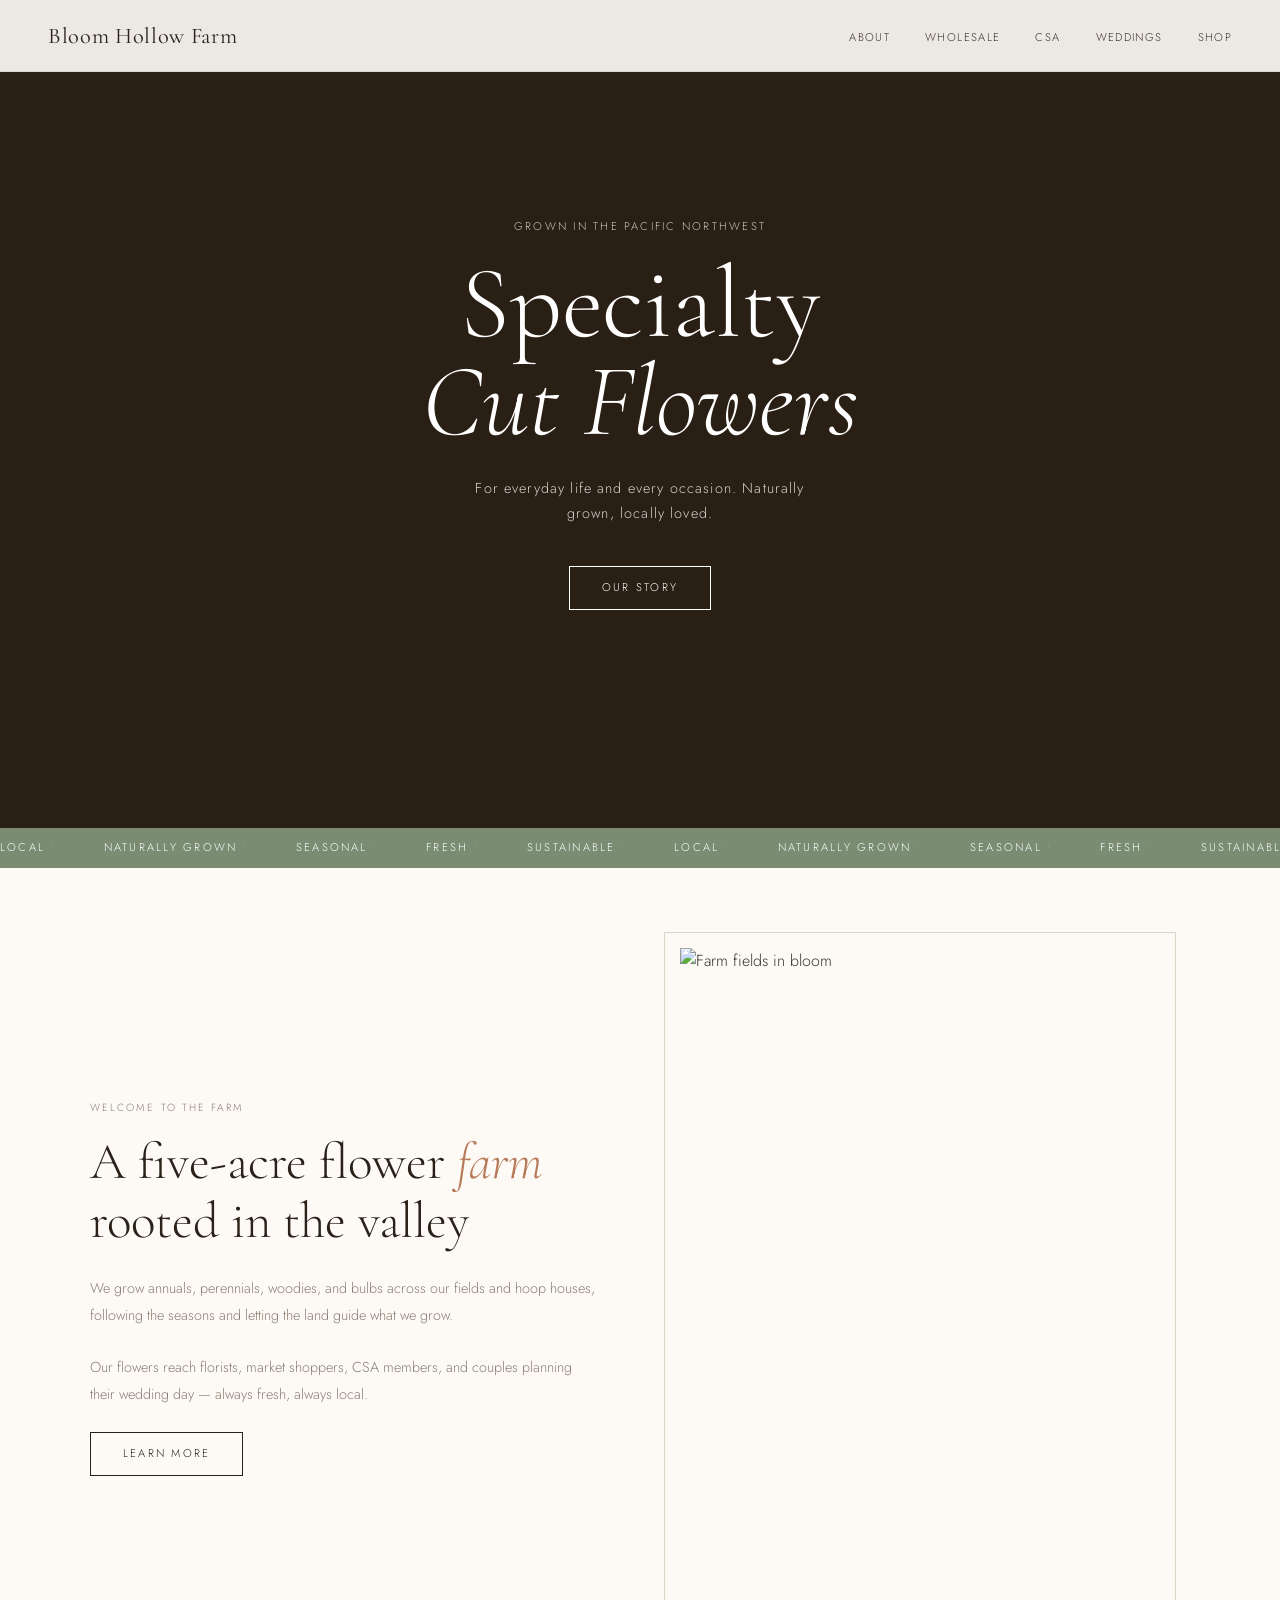
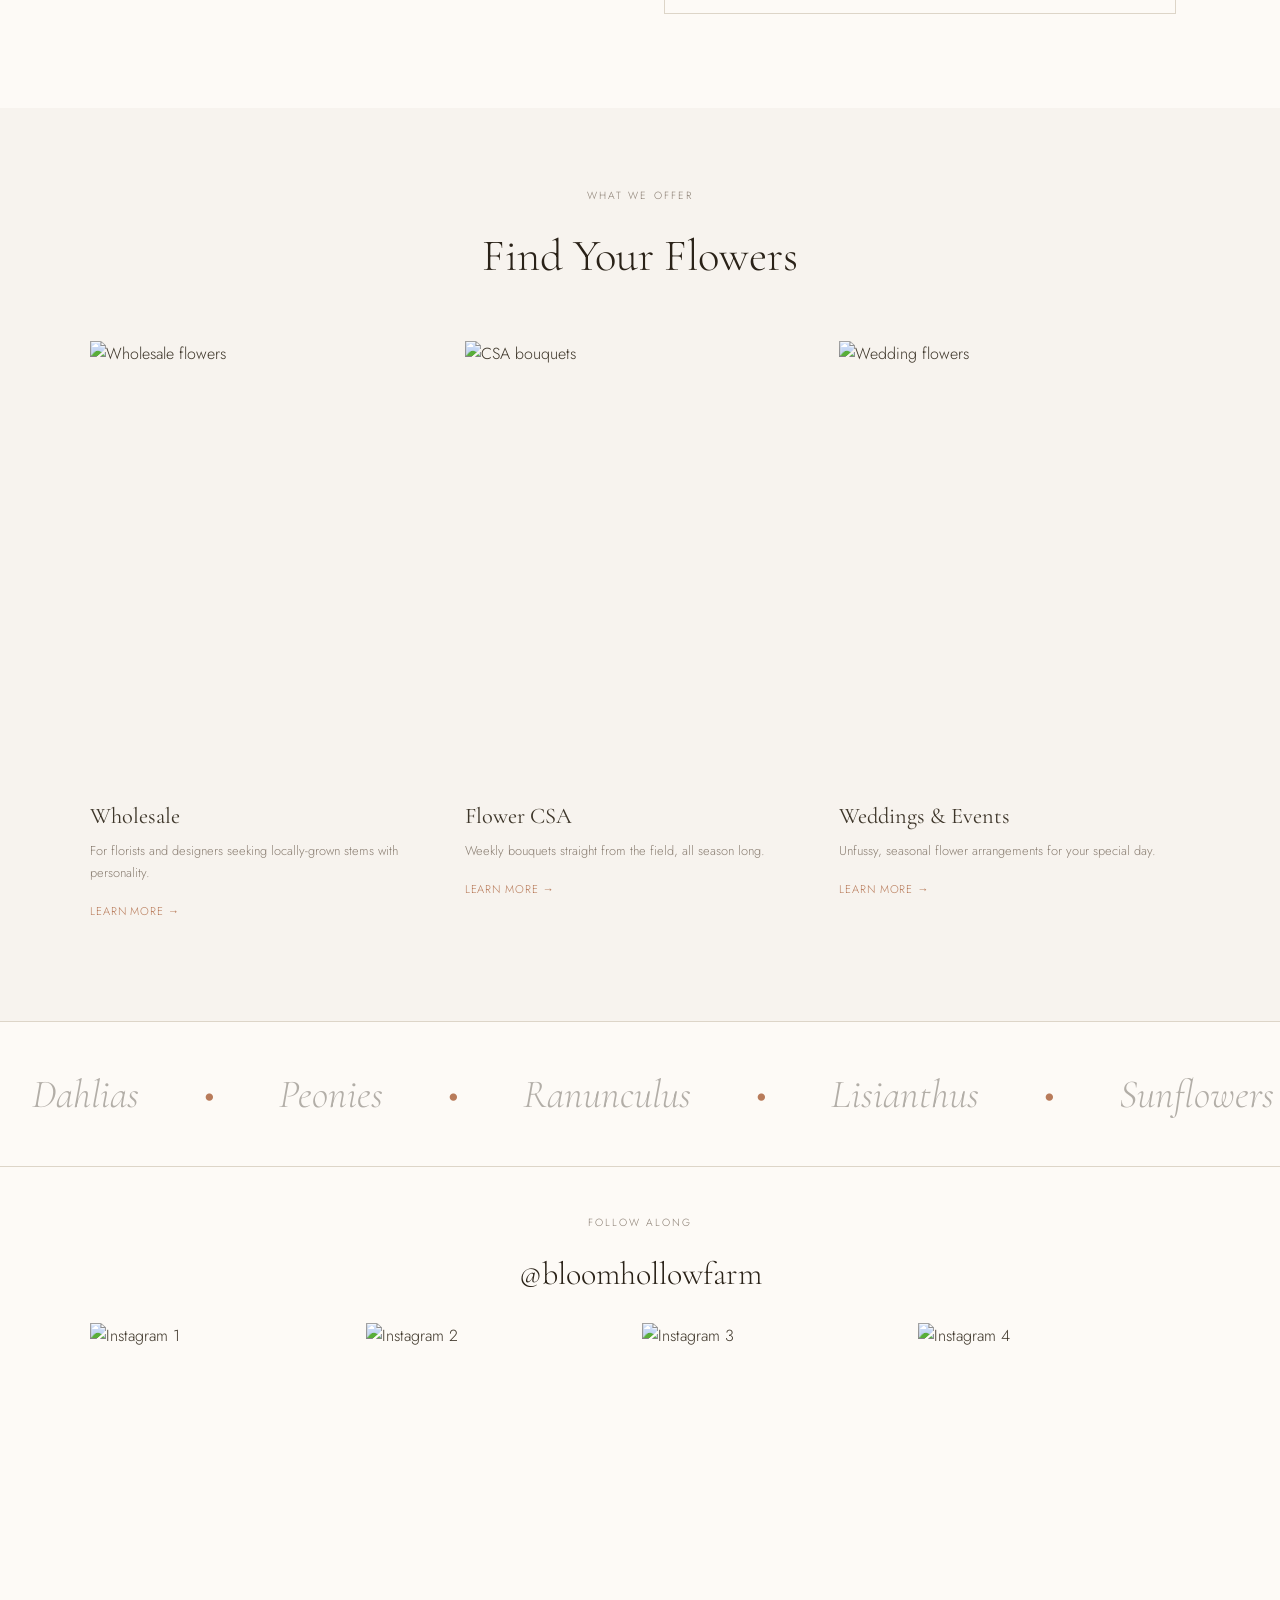
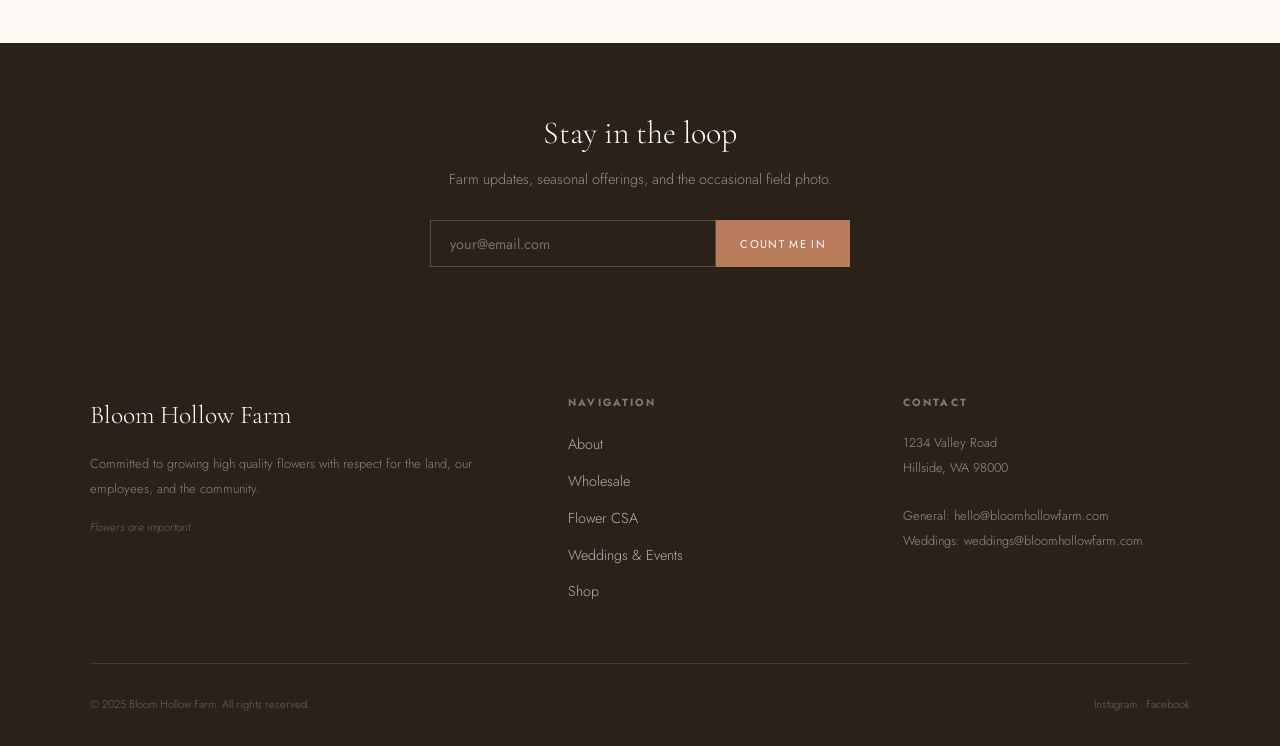
==== index.html @ 866d584c "first commit This is the first commit from a website built using claude with the promp "Please look " ====
<!DOCTYPE html>
<html lang="en">
<head>
  <meta charset="UTF-8">
  <meta name="viewport" content="width=device-width, initial-scale=1.0">
  <title>Bloom Hollow Farm — Specialty Cut Flowers</title>
  <link rel="preconnect" href="https://fonts.googleapis.com">
  <link href="https://fonts.googleapis.com/css2?family=Cormorant+Garamond:ital,wght@0,300;0,400;0,500;1,300;1,400&family=Jost:wght@300;400;500&display=swap" rel="stylesheet">
  <link rel="stylesheet" href="css/theme.css">
  <link rel="stylesheet" href="css/styles.css">
</head>
<body>

<!-- NAV -->
<nav>
  <a class="nav-logo" href="index.html">Bloom Hollow Farm</a>
  <ul class="nav-links">
    <li><a href="about.html">About</a></li>
    <li><a href="wholesale.html">Wholesale</a></li>
    <li><a href="csa.html">CSA</a></li>
    <li><a href="weddings.html">Weddings</a></li>
    <li><a href="shop.html">Shop</a></li>
  </ul>
</nav>

<!-- HERO -->
<div class="hero">
  <div class="hero-bg"></div>
  <div class="hero-content">
    <p class="hero-eyebrow">Grown in the Pacific Northwest</p>
    <h1 class="hero-title">Specialty<br><em>Cut Flowers</em></h1>
    <p class="hero-sub">For everyday life and every occasion. Naturally grown, locally loved.</p>
    <a href="about.html" class="btn btn-light">Our Story</a>
  </div>
</div>

<!-- TICKER -->
<div class="ticker">
  <div class="ticker-track">
    <span class="ticker-item">Local <span class="ticker-dot">•</span></span>
    <span class="ticker-item">Naturally Grown <span class="ticker-dot">•</span></span>
    <span class="ticker-item">Seasonal <span class="ticker-dot">•</span></span>
    <span class="ticker-item">Fresh <span class="ticker-dot">•</span></span>
    <span class="ticker-item">Sustainable <span class="ticker-dot">•</span></span>
    <span class="ticker-item">Local <span class="ticker-dot">•</span></span>
    <span class="ticker-item">Naturally Grown <span class="ticker-dot">•</span></span>
    <span class="ticker-item">Seasonal <span class="ticker-dot">•</span></span>
    <span class="ticker-item">Fresh <span class="ticker-dot">•</span></span>
    <span class="ticker-item">Sustainable <span class="ticker-dot">•</span></span>
  </div>
</div>

<!-- INTRO -->
<section class="section">
  <div class="container">
    <div class="intro-grid">
      <div class="intro-text">
        <span class="label">Welcome to the Farm</span>
        <h2>A five-acre flower <em>farm</em> rooted in the valley</h2>
        <p>We grow annuals, perennials, woodies, and bulbs across our fields and hoop houses, following the seasons and letting the land guide what we grow.</p>
        <p>Our flowers reach florists, market shoppers, CSA members, and couples planning their wedding day — always fresh, always local.</p>
        <a href="about.html" class="btn btn-dark">Learn More</a>
      </div>
      <div class="intro-img">
        <img src="https://images.unsplash.com/photo-1416879595882-3373a0480b5b?w=800" alt="Farm fields in bloom">
      </div>
    </div>
  </div>
</section>

<!-- OFFERINGS -->
<section class="section section-cream">
  <div class="container">
    <div class="offerings-head">
      <span class="label">What We Offer</span>
      <h2>Find Your Flowers</h2>
    </div>
    <div class="offerings-grid">
      <div class="offering-card">
        <img src="https://images.unsplash.com/photo-1558618666-fcd25c85cd64?w=600" alt="Wholesale flowers">
        <div class="offering-card-body">
          <h3>Wholesale</h3>
          <p>For florists and designers seeking locally-grown stems with personality.</p>
          <a href="wholesale.html" class="arrow-link">Learn more →</a>
        </div>
      </div>
      <div class="offering-card">
        <img src="https://images.unsplash.com/photo-1487530811015-780e06de3c6e?w=600" alt="CSA bouquets">
        <div class="offering-card-body">
          <h3>Flower CSA</h3>
          <p>Weekly bouquets straight from the field, all season long.</p>
          <a href="csa.html" class="arrow-link">Learn more →</a>
        </div>
      </div>
      <div class="offering-card">
        <img src="https://images.unsplash.com/photo-1523438885200-e635ba2c371e?w=600" alt="Wedding flowers">
        <div class="offering-card-body">
          <h3>Weddings &amp; Events</h3>
          <p>Unfussy, seasonal flower arrangements for your special day.</p>
          <a href="weddings.html" class="arrow-link">Learn more →</a>
        </div>
      </div>
    </div>
  </div>
</section>

<!-- MARQUEE -->
<div class="marquee-band">
  <div class="marquee-track">
    <span class="marquee-item">Dahlias</span>
    <span class="marquee-item accent">•</span>
    <span class="marquee-item">Peonies</span>
    <span class="marquee-item accent">•</span>
    <span class="marquee-item">Ranunculus</span>
    <span class="marquee-item accent">•</span>
    <span class="marquee-item">Lisianthus</span>
    <span class="marquee-item accent">•</span>
    <span class="marquee-item">Sunflowers</span>
    <span class="marquee-item accent">•</span>
    <span class="marquee-item">Sweet Peas</span>
    <span class="marquee-item accent">•</span>
    <span class="marquee-item">Dahlias</span>
    <span class="marquee-item accent">•</span>
    <span class="marquee-item">Peonies</span>
    <span class="marquee-item accent">•</span>
    <span class="marquee-item">Ranunculus</span>
    <span class="marquee-item accent">•</span>
    <span class="marquee-item">Lisianthus</span>
    <span class="marquee-item accent">•</span>
  </div>
</div>

<!-- INSTAGRAM GRID -->
<section class="section-sm">
  <div class="container">
    <div class="offerings-head" style="margin-bottom: 1.5rem;">
      <span class="label">Follow Along</span>
      <h2 style="font-size:2rem;">@bloomhollowfarm</h2>
    </div>
    <div class="ig-grid">
      <div class="ig-item"><img src="https://images.unsplash.com/photo-1513836279014-a89f7a76ae86?w=400" alt="Instagram 1"></div>
      <div class="ig-item"><img src="https://images.unsplash.com/photo-1501004318641-b39e6451bec6?w=400" alt="Instagram 2"></div>
      <div class="ig-item"><img src="https://images.unsplash.com/photo-1457296898342-cdd24585d095?w=400" alt="Instagram 3"></div>
      <div class="ig-item"><img src="https://images.unsplash.com/photo-1490750967868-88df5691cc05?w=400" alt="Instagram 4"></div>
    </div>
  </div>
</section>

<!-- EMAIL SIGNUP -->
<div class="signup-band">
  <h2>Stay in the loop</h2>
  <p>Farm updates, seasonal offerings, and the occasional field photo.</p>
  <div class="signup-form">
    <input type="email" placeholder="your@email.com">
    <button type="button">Count me in</button>
  </div>
</div>

<!-- FOOTER -->
<footer>
  <div class="footer-grid">
    <div class="footer-brand">
      <span class="logo">Bloom Hollow Farm</span>
      <p>Committed to growing high quality flowers with respect for the land, our employees, and the community.</p>
      <p style="margin-top:1rem; font-size:0.72rem; color:rgba(255,255,255,0.3); font-style:italic;">Flowers are important.</p>
    </div>
    <div class="footer-col">
      <h4>Navigation</h4>
      <ul>
        <li><a href="about.html">About</a></li>
        <li><a href="wholesale.html">Wholesale</a></li>
        <li><a href="csa.html">Flower CSA</a></li>
        <li><a href="weddings.html">Weddings &amp; Events</a></li>
        <li><a href="shop.html">Shop</a></li>
      </ul>
    </div>
    <div class="footer-col">
      <h4>Contact</h4>
      <address>
        1234 Valley Road<br>
        Hillside, WA 98000<br><br>
        General: hello@bloomhollowfarm.com<br>
        Weddings: weddings@bloomhollowfarm.com
      </address>
    </div>
  </div>
  <div class="footer-bottom">
    <p>© 2025 Bloom Hollow Farm. All rights reserved.</p>
    <p>Instagram · Facebook</p>
  </div>
</footer>

<script src="js/nav.js"></script>
</body>
</html>
---- css/theme.css ----
/* ============================================================
   BLOOM HOLLOW FARM — THEME VARIABLES
   ============================================================
   Edit this file to retheme the entire site at once.
   All colors, fonts, spacing, and sizing live here.
   ============================================================ */

:root {

  /* ── COLORS ─────────────────────────────────────────────── */

  /* Backgrounds */
  --color-bg:           #fdfaf6;   /* warm white — main page background */
  --color-bg-subtle:    #f7f3ee;   /* cream — section alternates, cards */
  --color-bg-dark:      #2a2218;   /* deep brown — footer, dark sections */
  --color-bg-hero:      #2a1f14;   /* near-black — behind hero images */

  /* Text */
  --color-text:         #3d3529;   /* main body text */
  --color-text-muted:   #8a7e72;   /* secondary / supporting text */
  --color-text-light:   #ffffff;   /* text on dark backgrounds */

  /* Brand accents */
  --color-primary:      #b87b5a;   /* clay/terracotta — primary CTA, prices, links */
  --color-primary-dark: #a3633d;   /* clay hover state */
  --color-secondary:    #7a8c72;   /* sage green — ticker bar, accents */
  --color-accent:       #c94f2e;   /* warm red — highlight accent (optional) */

  /* Borders & dividers */
  --color-border:       #ddd5c8;   /* soft warm border */


  /* ── TYPOGRAPHY ─────────────────────────────────────────── */

  /* Google Fonts: loaded in each HTML <head> */
  --font-display:       'Cormorant Garamond', Georgia, serif;  /* headlines, hero, logo */
  --font-body:          'Jost', 'Helvetica Neue', sans-serif;  /* body, nav, buttons */

  --font-weight-light:  300;
  --font-weight-normal: 400;
  --font-weight-medium: 500;


  /* ── SPACING ────────────────────────────────────────────── */

  --space-xs:   0.5rem;
  --space-sm:   1rem;
  --space-md:   2rem;
  --space-lg:   3rem;
  --space-xl:   5rem;

  --section-padding-v:  5rem;   /* vertical padding for full sections */
  --section-padding-sm: 3rem;   /* smaller section variant */
  --page-padding-h:     3rem;   /* horizontal page gutter */
  --container-max:      1100px; /* max content width */


  /* ── NAV ────────────────────────────────────────────────── */

  --nav-height:         72px;
  --nav-bg:             rgba(253, 250, 246, 0.92);  /* semi-transparent bg */
  --nav-border:         var(--color-border);


  /* ── TYPOGRAPHY SIZES ───────────────────────────────────── */

  --text-label:         0.65rem;  /* eyebrow / all-caps labels */
  --text-xs:            0.7rem;
  --text-sm:            0.8rem;
  --text-base:          0.9rem;
  --text-body:          1rem;
  --text-lg:            1.2rem;
  --text-xl:            1.5rem;
  --text-2xl:           2rem;
  --text-3xl:           2.8rem;


  /* ── LETTER SPACING ─────────────────────────────────────── */

  --tracking-tight:     0.03em;
  --tracking-normal:    0.08em;
  --tracking-wide:      0.12em;
  --tracking-widest:    0.2em;


  /* ── BORDERS & RADIUS ───────────────────────────────────── */

  --radius-none:        0;       /* this design uses sharp corners throughout */
  --border-width:       1px;


  /* ── TRANSITIONS ────────────────────────────────────────── */

  --transition-fast:    0.2s ease;
  --transition-base:    0.3s ease;
  --transition-slow:    0.5s ease;


  /* ── HERO IMAGES (swap these URLs to change hero photos) ── */

  --hero-home:      url('https://images.unsplash.com/photo-1490750967868-88df5691cc05?w=1600');
  --hero-about:     url('https://images.unsplash.com/photo-1416879595882-3373a0480b5b?w=1600');
  --hero-wholesale: url('https://images.unsplash.com/photo-1513836279014-a89f7a76ae86?w=1600');
  --hero-csa:       url('https://images.unsplash.com/photo-1501004318641-b39e6451bec6?w=1600');
  --hero-weddings:  url('https://images.unsplash.com/photo-1523438885200-e635ba2c371e?w=1600');
  --hero-shop:      url('https://images.unsplash.com/photo-1457296898342-cdd24585d095?w=1600');

}
---- css/styles.css ----
/* ============================================================
   BLOOM HOLLOW FARM — MAIN STYLES
   All values reference variables defined in theme.css
   ============================================================ */

/* ── RESET & BASE ──────────────────────────────────────────── */

* { margin: 0; padding: 0; box-sizing: border-box; }

body {
  font-family: var(--font-body);
  background: var(--color-bg);
  color: var(--color-text);
  font-weight: var(--font-weight-light);
  line-height: 1.6;
}

img { display: block; max-width: 100%; }
a { text-decoration: none; }

/* ── LAYOUT UTILITIES ─────────────────────────────────────── */

.container {
  max-width: var(--container-max);
  margin: 0 auto;
}

.section {
  padding: var(--section-padding-v) var(--page-padding-h);
}

.section-sm {
  padding: var(--section-padding-sm) var(--page-padding-h);
}

.section-cream {
  background: var(--color-bg-subtle);
}

.label {
  font-size: var(--text-label);
  letter-spacing: var(--tracking-widest);
  text-transform: uppercase;
  color: var(--color-text-muted);
  margin-bottom: var(--space-sm);
  display: block;
}

/* ── NAV ───────────────────────────────────────────────────── */

nav {
  position: fixed;
  top: 0; left: 0; right: 0;
  z-index: 100;
  display: flex;
  align-items: center;
  justify-content: space-between;
  padding: 1.2rem var(--page-padding-h);
  height: var(--nav-height);
  background: var(--nav-bg);
  backdrop-filter: blur(8px);
  border-bottom: var(--border-width) solid var(--nav-border);
  transition: all var(--transition-base);
}

.nav-logo {
  font-family: var(--font-display);
  font-size: 1.4rem;
  font-weight: var(--font-weight-normal);
  letter-spacing: var(--tracking-tight);
  color: var(--color-bg-dark);
}

.nav-links {
  display: flex;
  gap: 2.2rem;
  list-style: none;
}

.nav-links a {
  font-size: var(--text-xs);
  letter-spacing: var(--tracking-wide);
  text-transform: uppercase;
  color: var(--color-text);
  transition: color var(--transition-fast);
}

.nav-links a:hover,
.nav-links a.active {
  color: var(--color-primary);
}

.nav-links a.active {
  border-bottom: var(--border-width) solid var(--color-primary);
  padding-bottom: 2px;
}

/* ── BUTTONS ──────────────────────────────────────────────── */

.btn {
  display: inline-block;
  padding: 0.75rem 2rem;
  border: var(--border-width) solid currentColor;
  font-family: var(--font-body);
  font-size: var(--text-xs);
  letter-spacing: var(--tracking-widest);
  text-transform: uppercase;
  cursor: pointer;
  background: transparent;
  transition: all var(--transition-fast);
}

.btn-light  { color: var(--color-text-light); }
.btn-light:hover { background: var(--color-text-light); color: var(--color-bg-dark); }

.btn-dark   { color: var(--color-bg-dark); }
.btn-dark:hover { background: var(--color-bg-dark); color: var(--color-text-light); }

.btn-clay   { color: var(--color-primary); border-color: var(--color-primary); }
.btn-clay:hover { background: var(--color-primary); color: var(--color-text-light); }

/* ── HERO (HOME) ──────────────────────────────────────────── */

.hero {
  position: relative;
  height: calc(100vh - var(--nav-height));
  display: flex;
  align-items: center;
  justify-content: center;
  overflow: hidden;
  background: var(--color-bg-hero);
}

.hero-bg {
  position: absolute; inset: 0;
  background: var(--hero-home) center / cover no-repeat;
  opacity: 0.65;
  animation: slowzoom 20s ease-in-out infinite alternate;
}

@keyframes slowzoom {
  from { transform: scale(1); }
  to   { transform: scale(1.06); }
}

.hero-content {
  position: relative;
  text-align: center;
  color: var(--color-text-light);
  padding: var(--space-md);
  animation: fadeup 1.2s ease forwards;
}

@keyframes fadeup {
  from { opacity: 0; transform: translateY(24px); }
  to   { opacity: 1; transform: translateY(0); }
}

.hero-eyebrow {
  font-size: var(--text-xs);
  letter-spacing: var(--tracking-widest);
  text-transform: uppercase;
  color: rgba(255,255,255,0.75);
  margin-bottom: 1.2rem;
}

.hero-title {
  font-family: var(--font-display);
  font-size: clamp(3.5rem, 8vw, 7rem);
  font-weight: var(--font-weight-light);
  line-height: 0.95;
  margin-bottom: 1.6rem;
}

.hero-title em { font-style: italic; }

.hero-sub {
  font-size: var(--text-base);
  letter-spacing: var(--tracking-normal);
  color: rgba(255,255,255,0.8);
  max-width: 380px;
  margin: 0 auto 2.4rem;
  line-height: 1.8;
}

/* ── TICKER BAND ─────────────────────────────────────────── */

.ticker {
  background: var(--color-secondary);
  padding: 0.7rem 0;
  overflow: hidden;
}

.ticker-track {
  display: flex;
  gap: 3rem;
  animation: scroll-ticker 20s linear infinite;
  white-space: nowrap;
}

@keyframes scroll-ticker {
  from { transform: translateX(0); }
  to   { transform: translateX(-50%); }
}

.ticker-item {
  font-size: var(--text-xs);
  letter-spacing: var(--tracking-widest);
  text-transform: uppercase;
  color: var(--color-text-light);
  flex-shrink: 0;
}

.ticker-dot { color: rgba(255,255,255,0.45); }

/* ── HOME INTRO ───────────────────────────────────────────── */

.intro-grid {
  display: grid;
  grid-template-columns: 1fr 1fr;
  gap: var(--space-xl);
  align-items: center;
}

.intro-text h2 {
  font-family: var(--font-display);
  font-size: clamp(2.2rem, 4vw, 3.5rem);
  font-weight: var(--font-weight-light);
  line-height: 1.15;
  margin-bottom: 1.5rem;
  color: var(--color-bg-dark);
}

.intro-text h2 em { font-style: italic; color: var(--color-primary); }

.intro-text p {
  font-size: var(--text-base);
  line-height: 1.9;
  color: var(--color-text-muted);
  margin-bottom: 1.5rem;
}

.intro-img { position: relative; }

.intro-img img {
  width: 100%;
  aspect-ratio: 3 / 4;
  object-fit: cover;
}

.intro-img::before {
  content: '';
  position: absolute;
  top: -16px; left: -16px;
  width: 100%; height: 100%;
  border: var(--border-width) solid var(--color-border);
  z-index: -1;
}

/* ── OFFERINGS ────────────────────────────────────────────── */

.offerings-head {
  text-align: center;
  margin-bottom: var(--space-lg);
}

.offerings-head h2 {
  font-family: var(--font-display);
  font-size: var(--text-3xl);
  font-weight: var(--font-weight-light);
  color: var(--color-bg-dark);
}

.offerings-grid {
  display: grid;
  grid-template-columns: repeat(3, 1fr);
  gap: 1.5rem;
}

.offering-card {
  cursor: pointer;
  overflow: hidden;
  transition: transform var(--transition-base);
}

.offering-card:hover { transform: translateY(-4px); }

.offering-card > img {
  width: 100%;
  aspect-ratio: 4 / 5;
  object-fit: cover;
  transition: transform var(--transition-slow);
}

.offering-card:hover > img { transform: scale(1.04); }

.offering-card-body { padding: 1.2rem 0; }

.offering-card-body h3 {
  font-family: var(--font-display);
  font-size: 1.4rem;
  font-weight: var(--font-weight-normal);
  margin-bottom: 0.4rem;
}

.offering-card-body p {
  font-size: var(--text-sm);
  color: var(--color-text-muted);
  line-height: 1.7;
  margin-bottom: 0.8rem;
}

.arrow-link {
  font-size: var(--text-xs);
  letter-spacing: var(--tracking-normal);
  text-transform: uppercase;
  color: var(--color-primary);
  display: inline-flex;
  align-items: center;
  gap: 0.4rem;
  border-bottom: 1px solid transparent;
  transition: border-color var(--transition-fast);
}

.arrow-link:hover { border-color: var(--color-primary); }

/* ── MARQUEE BAND ─────────────────────────────────────────── */

.marquee-band {
  padding: 2.5rem 0;
  border-top: var(--border-width) solid var(--color-border);
  border-bottom: var(--border-width) solid var(--color-border);
  overflow: hidden;
}

.marquee-track {
  display: flex;
  animation: scroll-ticker 30s linear infinite;
  white-space: nowrap;
}

.marquee-item {
  font-family: var(--font-display);
  font-size: 2.5rem;
  font-style: italic;
  color: var(--color-bg-dark);
  padding: 0 2rem;
  flex-shrink: 0;
  opacity: 0.35;
}

.marquee-item.accent {
  opacity: 1;
  color: var(--color-primary);
}

/* ── INSTAGRAM GRID ───────────────────────────────────────── */

.ig-grid {
  display: grid;
  grid-template-columns: repeat(4, 1fr);
  gap: 4px;
}

.ig-item {
  aspect-ratio: 1;
  overflow: hidden;
}

.ig-item img {
  width: 100%; height: 100%;
  object-fit: cover;
  transition: transform var(--transition-base);
}

.ig-item:hover img { transform: scale(1.06); }

/* ── EMAIL SIGNUP BAND ────────────────────────────────────── */

.signup-band {
  background: var(--color-bg-dark);
  padding: 4rem var(--page-padding-h);
  text-align: center;
}

.signup-band h2 {
  font-family: var(--font-display);
  font-size: var(--text-2xl);
  font-weight: var(--font-weight-light);
  color: var(--color-text-light);
  margin-bottom: 0.6rem;
}

.signup-band p {
  font-size: var(--text-base);
  color: rgba(255,255,255,0.5);
  margin-bottom: 1.8rem;
}

.signup-form {
  display: flex;
  justify-content: center;
  max-width: 420px;
  margin: 0 auto;
}

.signup-form input {
  flex: 1;
  padding: 0.8rem 1.2rem;
  border: var(--border-width) solid rgba(255,255,255,0.2);
  background: transparent;
  color: var(--color-text-light);
  font-family: var(--font-body);
  font-size: var(--text-base);
  outline: none;
}

.signup-form input::placeholder { color: rgba(255,255,255,0.35); }

.signup-form button {
  padding: 0.8rem 1.5rem;
  background: var(--color-primary);
  color: var(--color-text-light);
  border: none;
  font-family: var(--font-body);
  font-size: var(--text-xs);
  letter-spacing: var(--tracking-wide);
  text-transform: uppercase;
  cursor: pointer;
  transition: background var(--transition-fast);
}

.signup-form button:hover { background: var(--color-primary-dark); }

/* ── PAGE HERO (inner pages) ──────────────────────────────── */

.page-hero {
  height: 55vh;
  position: relative;
  display: flex;
  align-items: flex-end;
  padding: var(--space-lg);
  overflow: hidden;
  background: #1a1410;
}

.page-hero-bg {
  position: absolute; inset: 0;
  background-size: cover;
  background-position: center;
  opacity: 0.6;
}

.page-hero-content {
  position: relative;
  color: var(--color-text-light);
}

.page-hero-content .label { color: rgba(255,255,255,0.6); }

.page-hero-content h1 {
  font-family: var(--font-display);
  font-size: clamp(2.5rem, 6vw, 5rem);
  font-weight: var(--font-weight-light);
  line-height: 1;
}

.page-hero-content h1 em { font-style: italic; }

/* ── ABOUT PAGE ───────────────────────────────────────────── */

.about-story {
  display: grid;
  grid-template-columns: 1fr 1fr;
  gap: var(--space-xl);
  padding: var(--space-xl) var(--page-padding-h);
  max-width: var(--container-max);
  margin: 0 auto;
  align-items: start;
}

.about-story-text h2 {
  font-family: var(--font-display);
  font-size: var(--text-2xl);
  font-weight: var(--font-weight-light);
  margin-bottom: 1.5rem;
  color: var(--color-bg-dark);
}

.about-story-text p {
  font-size: var(--text-base);
  line-height: 1.95;
  color: var(--color-text-muted);
  margin-bottom: 1.2rem;
}

.about-story-img img { width: 100%; }
.about-story-img img + img {
  margin-top: 1rem;
  margin-left: 2rem;
  width: calc(100% - 2rem);
}

.values-section {
  background: var(--color-bg-subtle);
  padding: 4rem 0;
}

.values-strip {
  display: grid;
  grid-template-columns: repeat(3, 1fr);
  gap: var(--space-lg);
  max-width: var(--container-max);
  margin: 0 auto;
  padding: 0 var(--page-padding-h);
}

.value-item { text-align: center; }

.value-num {
  font-family: var(--font-display);
  font-size: 3rem;
  color: var(--color-border);
  font-weight: var(--font-weight-light);
  margin-bottom: 0.5rem;
}

.value-item h3 {
  font-family: var(--font-display);
  font-size: var(--text-lg);
  font-weight: var(--font-weight-normal);
  margin-bottom: 0.5rem;
  color: var(--color-bg-dark);
}

.value-item p {
  font-size: var(--text-sm);
  color: var(--color-text-muted);
  line-height: 1.8;
}

/* ── WHOLESALE PAGE ───────────────────────────────────────── */

.wholesale-intro {
  max-width: 800px;
  margin: 0 auto;
  padding: var(--space-xl) var(--space-md) var(--space-lg);
  text-align: center;
}

.wholesale-intro h1 {
  font-family: var(--font-display);
  font-size: clamp(2.5rem, 5vw, 4rem);
  font-weight: var(--font-weight-light);
  color: var(--color-bg-dark);
  margin-bottom: 1rem;
}

.wholesale-intro p {
  font-size: var(--text-base);
  line-height: 1.9;
  color: var(--color-text-muted);
}

.section-title {
  font-family: var(--font-display);
  font-size: var(--text-2xl);
  font-weight: var(--font-weight-light);
  color: var(--color-bg-dark);
  margin-bottom: var(--space-md);
}

.seasonal-grid {
  display: grid;
  grid-template-columns: repeat(4, 1fr);
  max-width: var(--container-max);
  margin: 0 auto;
  padding: 0 var(--page-padding-h) var(--space-lg);
}

.season-col {
  padding: var(--space-md) 1.5rem;
  border-left: var(--border-width) solid var(--color-border);
}

.season-col:first-child { border-left: none; }

.season-col h3 {
  font-family: var(--font-display);
  font-size: 1.3rem;
  font-weight: var(--font-weight-normal);
  margin-bottom: 1rem;
  color: var(--color-bg-dark);
}

.flower-list { list-style: none; }

.flower-list li {
  font-size: var(--text-sm);
  color: var(--color-text-muted);
  padding: 0.3rem 0;
  border-bottom: var(--border-width) solid var(--color-border);
  line-height: 1.6;
}

.wholesale-cta {
  background: var(--color-bg-subtle);
  padding: 4rem var(--page-padding-h);
  display: flex;
  align-items: center;
  justify-content: space-between;
  max-width: var(--container-max);
  margin: var(--space-lg) auto;
  gap: var(--space-lg);
}

.wholesale-cta h2 {
  font-family: var(--font-display);
  font-size: var(--text-2xl);
  font-weight: var(--font-weight-light);
  color: var(--color-bg-dark);
  flex: 1;
}

.wholesale-cta p {
  font-size: var(--text-base);
  color: var(--color-text-muted);
  line-height: 1.8;
  flex: 1;
}

/* ── CSA PAGE ─────────────────────────────────────────────── */

.csa-intro {
  max-width: 700px;
  margin: 0 auto;
  text-align: center;
  padding: var(--space-xl) var(--space-md) var(--space-lg);
}

.csa-intro h1 {
  font-family: var(--font-display);
  font-size: clamp(2.5rem, 5vw, 4rem);
  font-weight: var(--font-weight-light);
  color: var(--color-bg-dark);
  margin-bottom: 1rem;
}

.csa-intro p {
  font-size: var(--text-base);
  line-height: 1.9;
  color: var(--color-text-muted);
}

.csa-options {
  display: grid;
  grid-template-columns: repeat(3, 1fr);
  gap: 1.5rem;
  padding: 0 var(--page-padding-h) var(--space-lg);
  max-width: var(--container-max);
  margin: 0 auto;
}

.csa-card {
  border: var(--border-width) solid var(--color-border);
  padding: 2.5rem var(--space-md);
  position: relative;
  transition: border-color var(--transition-base);
}

.csa-card:hover { border-color: var(--color-primary); }

.csa-card.featured {
  background: var(--color-bg-dark);
  border-color: var(--color-bg-dark);
  color: var(--color-text-light);
}

.csa-card.featured .csa-detail { color: rgba(255,255,255,0.6); }

.csa-badge {
  position: absolute;
  top: -1px; right: 1.5rem;
  background: var(--color-primary);
  color: var(--color-text-light);
  font-size: 0.6rem;
  letter-spacing: var(--tracking-widest);
  text-transform: uppercase;
  padding: 0.3rem 0.8rem;
}

.csa-card h3 {
  font-family: var(--font-display);
  font-size: var(--text-xl);
  font-weight: var(--font-weight-normal);
  margin-bottom: 0.5rem;
}

.csa-price {
  font-size: 1.8rem;
  font-weight: var(--font-weight-light);
  color: var(--color-primary);
  margin-bottom: 1.5rem;
}

.csa-card.featured .csa-price { color: var(--color-text-light); }

.csa-detail {
  font-size: var(--text-sm);
  color: var(--color-text-muted);
  line-height: 1.8;
  margin-bottom: var(--space-md);
}

/* ── WEDDINGS PAGE ────────────────────────────────────────── */

.weddings-copy {
  max-width: 640px;
  margin: 0 auto;
  text-align: center;
  padding: 4rem var(--space-md);
}

.weddings-copy h2 {
  font-family: var(--font-display);
  font-size: var(--text-3xl);
  font-weight: var(--font-weight-light);
  margin-bottom: 1.2rem;
  color: var(--color-bg-dark);
}

.weddings-copy p {
  font-size: var(--text-base);
  line-height: 1.95;
  color: var(--color-text-muted);
  margin-bottom: 1.8rem;
}

.weddings-gallery {
  display: grid;
  grid-template-columns: repeat(2, 1fr);
  gap: 1.5rem;
  padding: 0 var(--page-padding-h);
  max-width: var(--container-max);
  margin: 0 auto;
}

.gallery-item { overflow: hidden; }

.gallery-item img {
  width: 100%;
  display: block;
  transition: transform var(--transition-slow);
}

.gallery-item:hover img { transform: scale(1.04); }

.gallery-item:first-child { grid-row: span 2; }
.gallery-item:first-child img { height: 100%; object-fit: cover; }

.packages-grid {
  display: grid;
  grid-template-columns: repeat(2, 1fr);
  gap: 1.5rem;
  padding: 0 var(--page-padding-h) 4rem;
  max-width: var(--container-max);
  margin: 0 auto;
}

.package-card {
  padding: 2.5rem;
  background: var(--color-bg-subtle);
}

.package-card h3 {
  font-family: var(--font-display);
  font-size: var(--text-xl);
  font-weight: var(--font-weight-normal);
  margin-bottom: 0.3rem;
}

.package-card .pkg-price {
  color: var(--color-primary);
  font-size: var(--text-base);
  margin-bottom: 1rem;
}

.package-card p {
  font-size: var(--text-sm);
  color: var(--color-text-muted);
  line-height: 1.8;
}

/* ── SHOP PAGE ────────────────────────────────────────────── */

.shop-grid {
  display: grid;
  grid-template-columns: repeat(3, 1fr);
  gap: var(--space-md);
  padding: var(--space-lg) var(--page-padding-h);
  max-width: var(--container-max);
  margin: 0 auto;
}

.product-card { cursor: pointer; }

.product-card-img {
  overflow: hidden;
}

.product-card-img img {
  width: 100%;
  aspect-ratio: 4 / 5;
  object-fit: cover;
  transition: transform var(--transition-slow);
}

.product-card:hover .product-card-img img { transform: scale(1.04); }

.product-card-body { padding: 1rem 0; }

.product-card-body h3 {
  font-family: var(--font-display);
  font-size: var(--text-lg);
  font-weight: var(--font-weight-normal);
  margin-bottom: 0.2rem;
}

.product-card-body .price {
  font-size: var(--text-base);
  color: var(--color-primary);
}

.product-card-body .sold-out {
  font-size: var(--text-xs);
  color: var(--color-text-muted);
  text-transform: uppercase;
  letter-spacing: var(--tracking-normal);
}

/* ── FOOTER ───────────────────────────────────────────────── */

footer {
  background: var(--color-bg-dark);
  color: var(--color-text-light);
  padding: 4rem var(--page-padding-h) var(--space-md);
}

.footer-grid {
  display: grid;
  grid-template-columns: 1.5fr 1fr 1fr;
  gap: var(--space-lg);
  max-width: var(--container-max);
  margin: 0 auto;
  padding-bottom: var(--space-lg);
  border-bottom: var(--border-width) solid rgba(255,255,255,0.1);
}

.footer-brand .logo {
  font-family: var(--font-display);
  font-size: 1.6rem;
  font-weight: var(--font-weight-light);
  color: var(--color-text-light);
  margin-bottom: 1rem;
  display: block;
}

.footer-brand p {
  font-size: var(--text-sm);
  color: rgba(255,255,255,0.45);
  line-height: 1.9;
}

.footer-col h4 {
  font-size: var(--text-label);
  letter-spacing: var(--tracking-widest);
  text-transform: uppercase;
  color: rgba(255,255,255,0.4);
  margin-bottom: 1.2rem;
}

.footer-col ul { list-style: none; }

.footer-col ul li { margin-bottom: 0.7rem; }

.footer-col ul li a {
  font-size: var(--text-base);
  color: rgba(255,255,255,0.65);
  transition: color var(--transition-fast);
}

.footer-col ul li a:hover { color: var(--color-text-light); }

.footer-col address {
  font-style: normal;
  font-size: var(--text-sm);
  color: rgba(255,255,255,0.5);
  line-height: 1.9;
}

.footer-bottom {
  max-width: var(--container-max);
  margin: var(--space-md) auto 0;
  display: flex;
  justify-content: space-between;
  align-items: center;
}

.footer-bottom p {
  font-size: var(--text-xs);
  color: rgba(255,255,255,0.3);
}

/* ── RESPONSIVE ───────────────────────────────────────────── */

@media (max-width: 900px) {
  .seasonal-grid { grid-template-columns: repeat(2, 1fr); }
  .offerings-grid { grid-template-columns: repeat(2, 1fr); }
  .shop-grid { grid-template-columns: repeat(2, 1fr); }
}

@media (max-width: 768px) {
  :root {
    --page-padding-h: 1.5rem;
    --section-padding-v: 3rem;
  }

  nav { padding: 1rem var(--page-padding-h); }
  .nav-links { display: none; }

  .intro-grid,
  .about-story,
  .csa-options,
  .packages-grid,
  .offerings-grid,
  .seasonal-grid,
  .shop-grid        { grid-template-columns: 1fr; }

  .footer-grid      { grid-template-columns: 1fr; }
  .wholesale-cta    { flex-direction: column; }
  .values-strip     { grid-template-columns: 1fr; }
  .weddings-gallery { grid-template-columns: 1fr; }
  .gallery-item:first-child { grid-row: auto; }
  .ig-grid          { grid-template-columns: repeat(2, 1fr); }
}
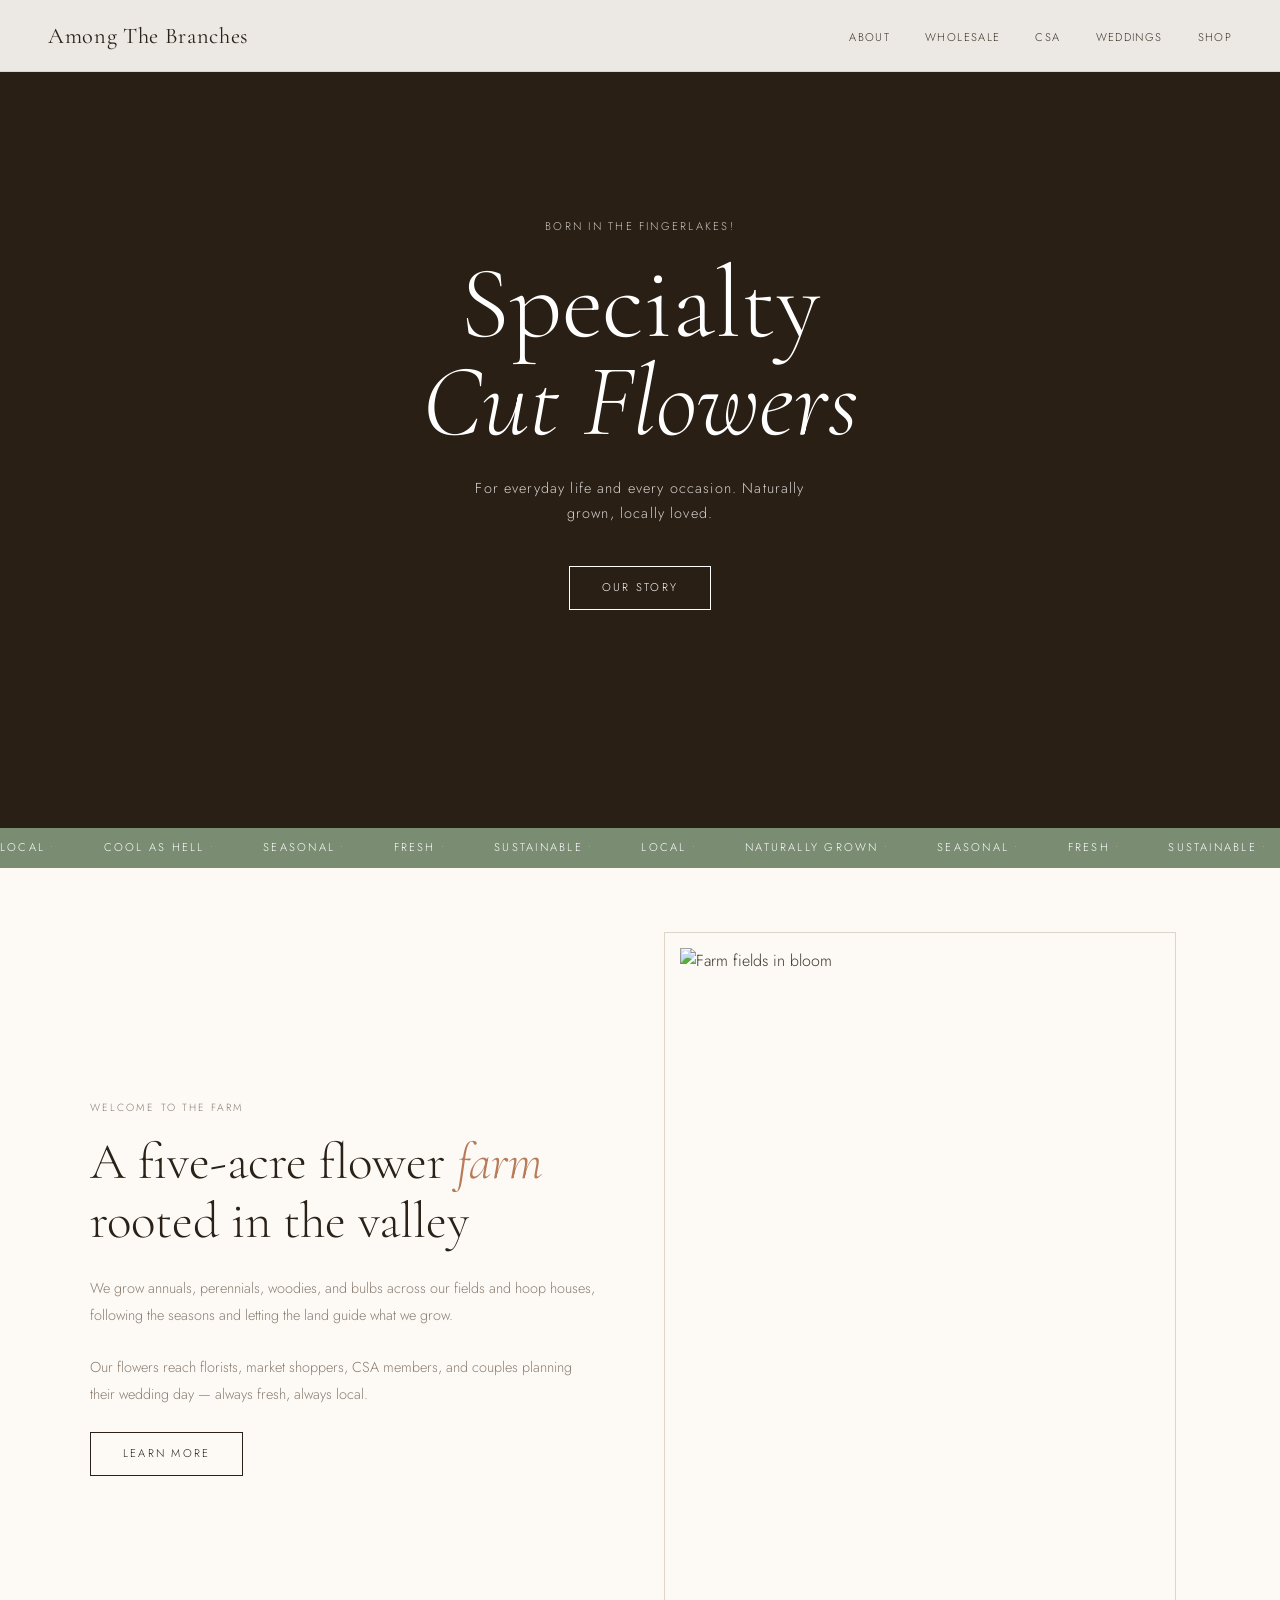
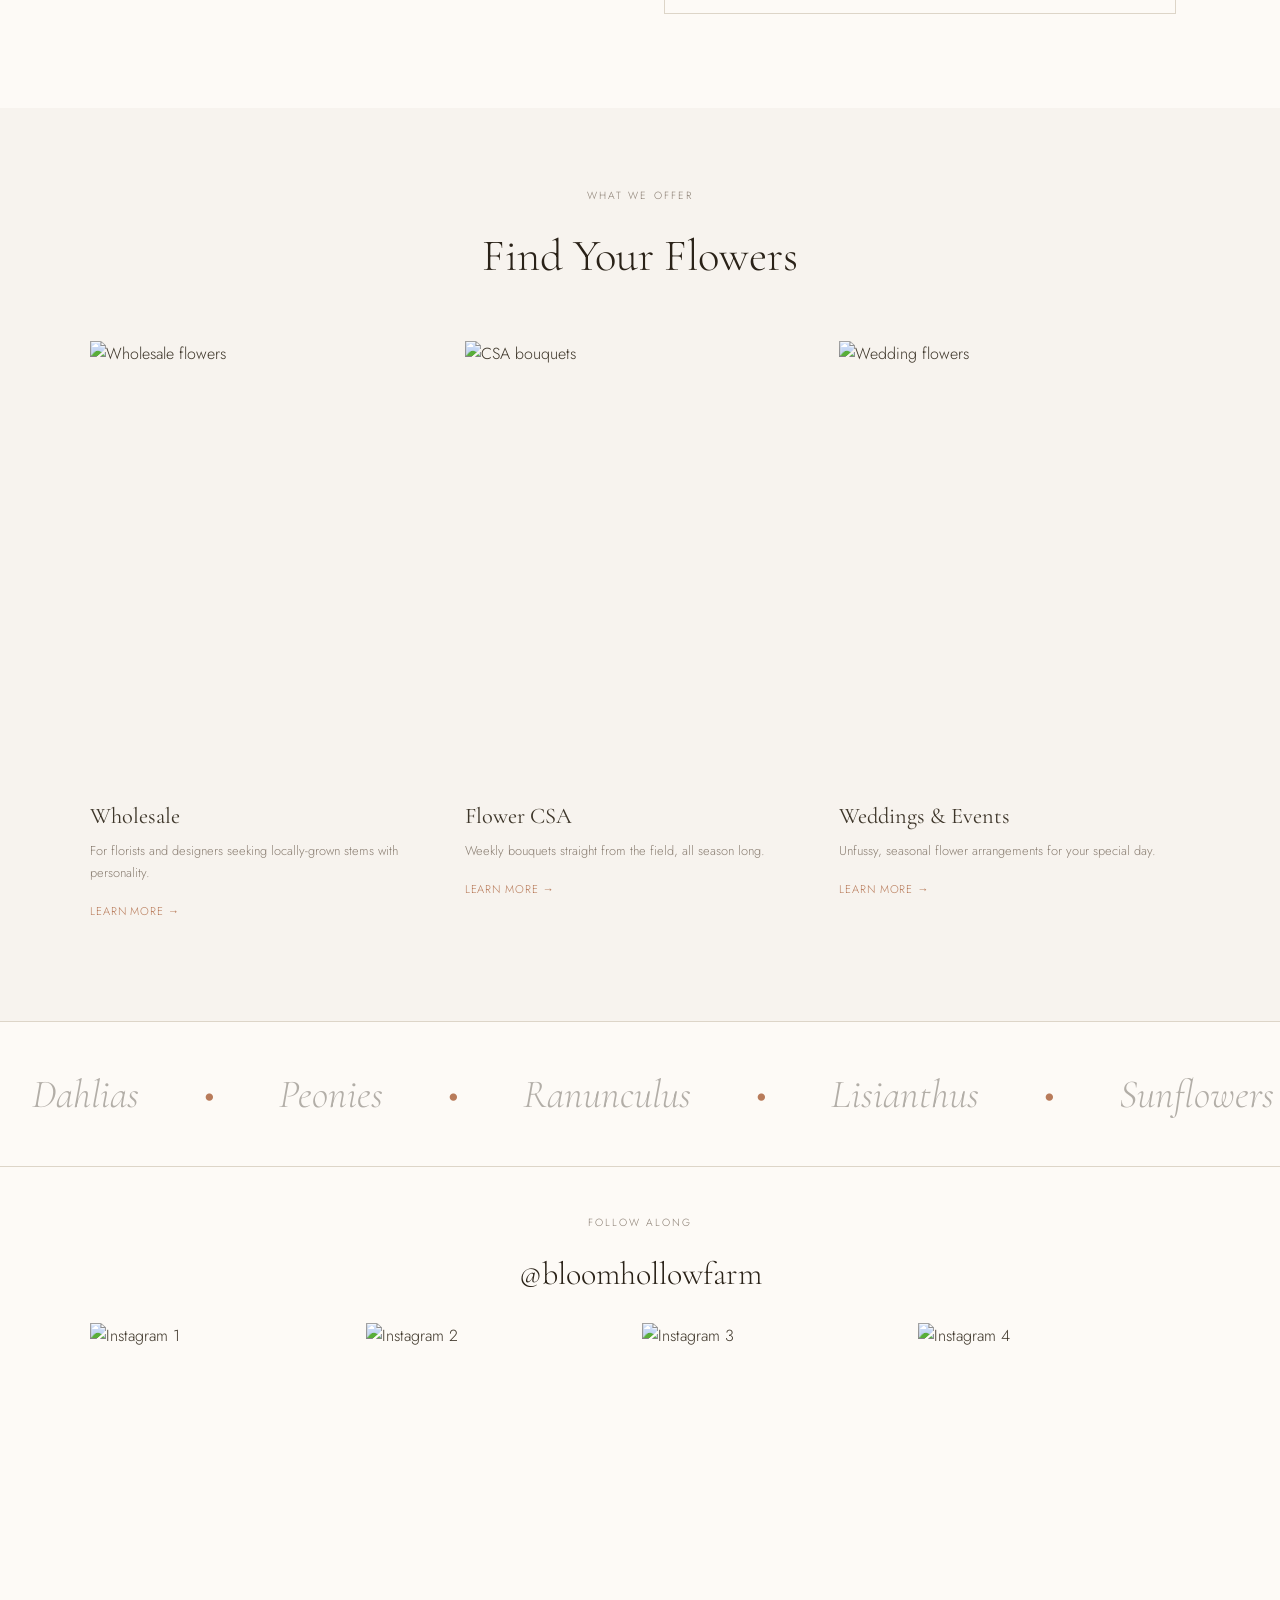
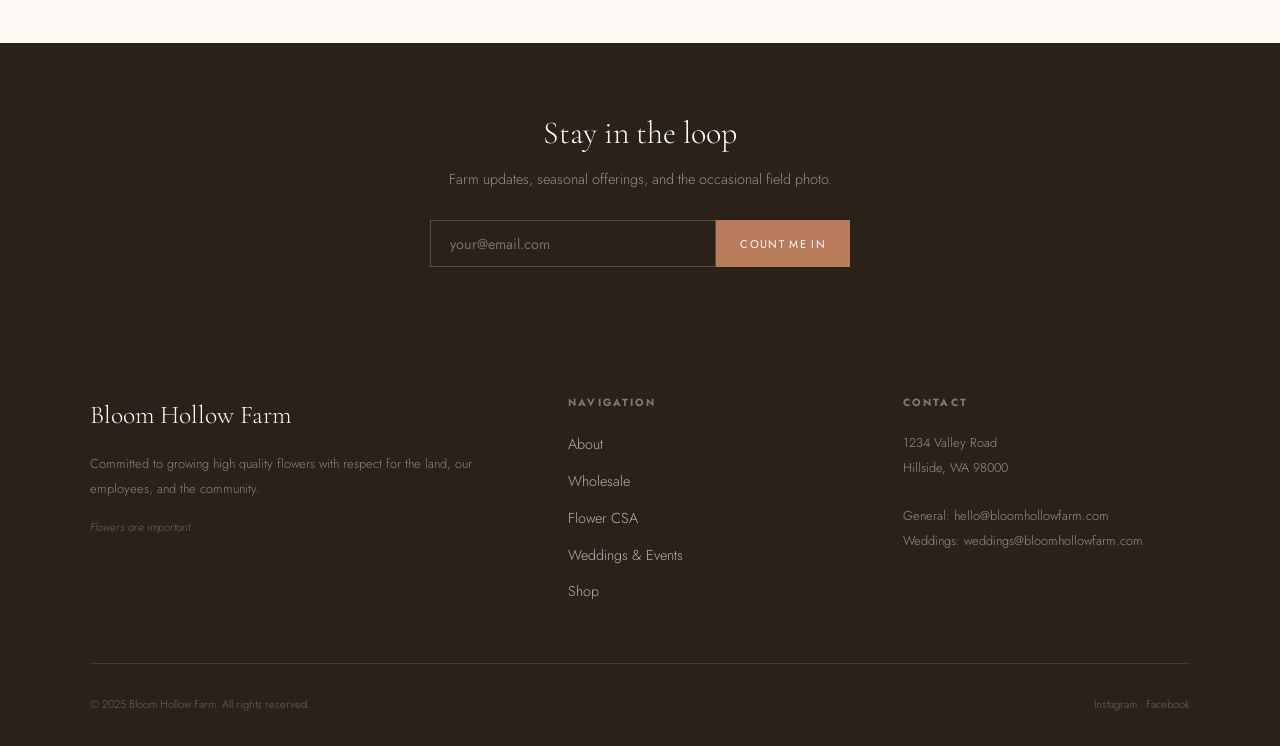
==== commit 1e003cd7: "update title" ====
--- a/index.html
+++ b/index.html
@@ -13,7 +13,7 @@
 
 <!-- NAV -->
 <nav>
-  <a class="nav-logo" href="index.html">Bloom Hollow Farm</a>
+  <a class="nav-logo" href="index.html">Among The Branches</a>
   <ul class="nav-links">
     <li><a href="about.html">About</a></li>
     <li><a href="wholesale.html">Wholesale</a></li>
@@ -27,7 +27,7 @@
 <div class="hero">
   <div class="hero-bg"></div>
   <div class="hero-content">
-    <p class="hero-eyebrow">Grown in the Pacific Northwest</p>
+    <p class="hero-eyebrow">Born in The Fingerlakes!</p>
     <h1 class="hero-title">Specialty<br><em>Cut Flowers</em></h1>
     <p class="hero-sub">For everyday life and every occasion. Naturally grown, locally loved.</p>
     <a href="about.html" class="btn btn-light">Our Story</a>
@@ -38,7 +38,7 @@
 <div class="ticker">
   <div class="ticker-track">
     <span class="ticker-item">Local <span class="ticker-dot">•</span></span>
-    <span class="ticker-item">Naturally Grown <span class="ticker-dot">•</span></span>
+    <span class="ticker-item">Cool as hell <span class="ticker-dot">•</span></span>
     <span class="ticker-item">Seasonal <span class="ticker-dot">•</span></span>
     <span class="ticker-item">Fresh <span class="ticker-dot">•</span></span>
     <span class="ticker-item">Sustainable <span class="ticker-dot">•</span></span>
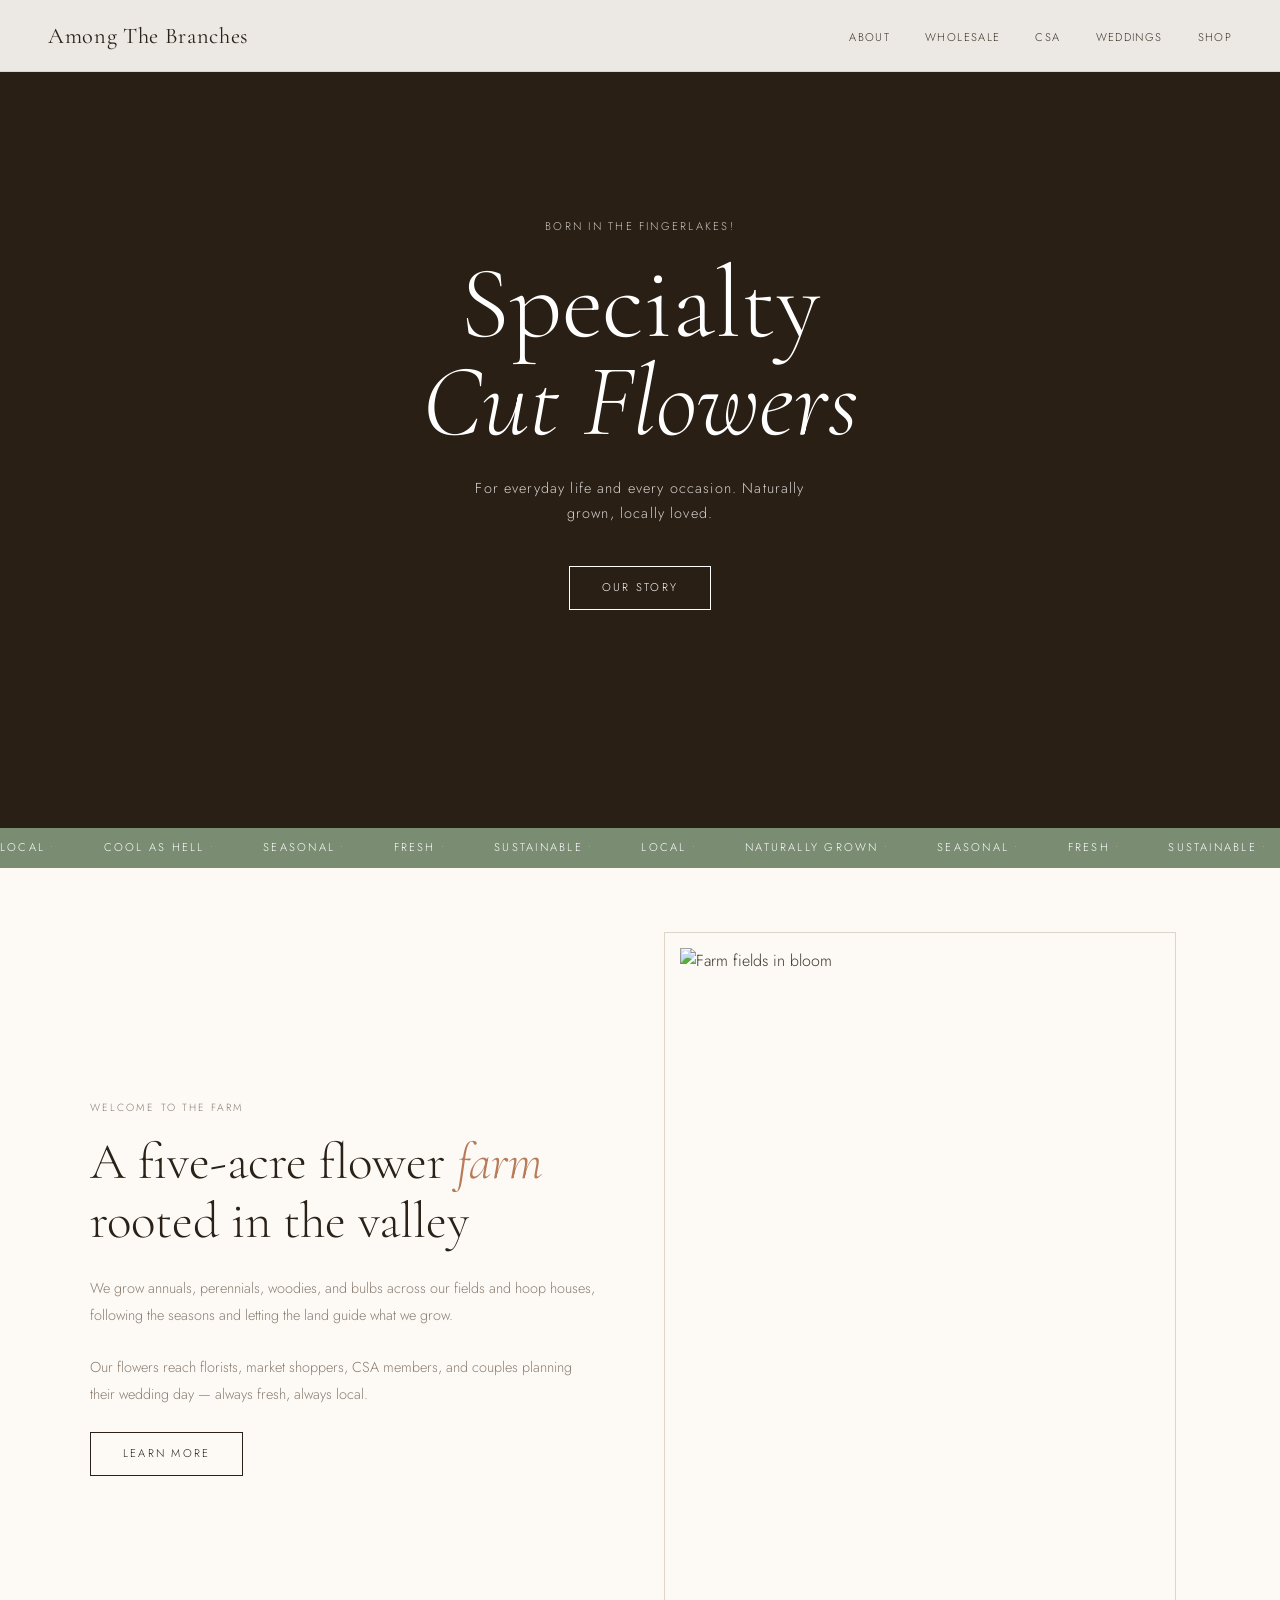
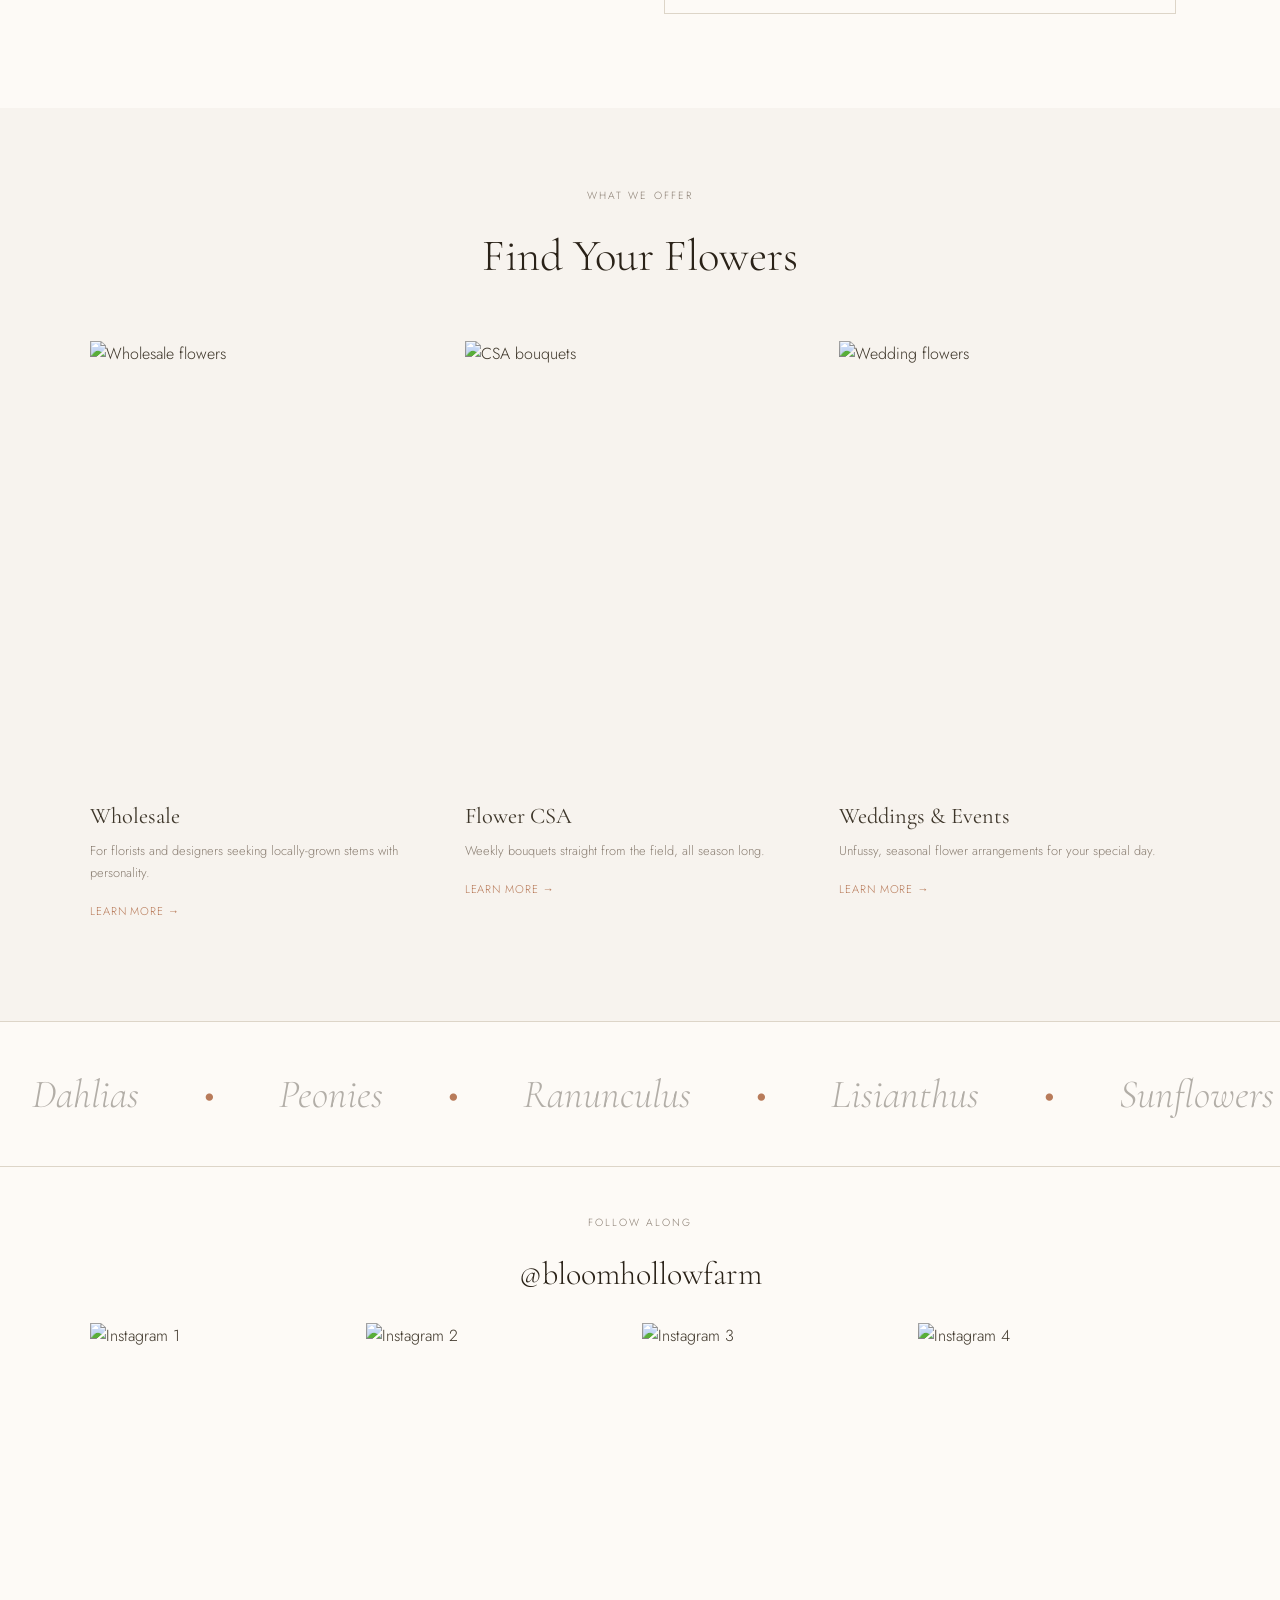
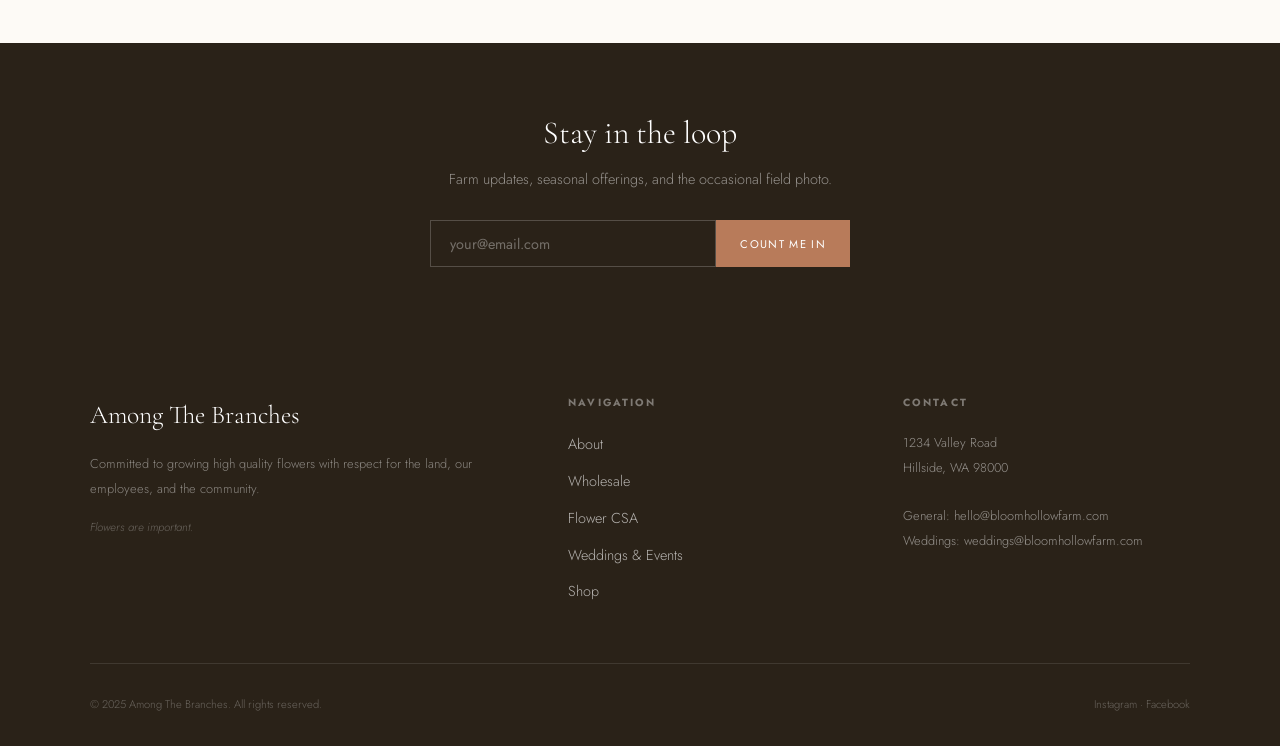
==== commit 08fb1d57: "Business Name Changed Switched from "Bloom Hollow" to "Among The Branches" in all instances." ====
--- a/index.html
+++ b/index.html
@@ -3,7 +3,7 @@
 <head>
   <meta charset="UTF-8">
   <meta name="viewport" content="width=device-width, initial-scale=1.0">
-  <title>Bloom Hollow Farm — Specialty Cut Flowers</title>
+  <title>Among The Branches — Specialty Cut Flowers</title>
   <link rel="preconnect" href="https://fonts.googleapis.com">
   <link href="https://fonts.googleapis.com/css2?family=Cormorant+Garamond:ital,wght@0,300;0,400;0,500;1,300;1,400&family=Jost:wght@300;400;500&display=swap" rel="stylesheet">
   <link rel="stylesheet" href="css/theme.css">
@@ -160,7 +160,7 @@
 <footer>
   <div class="footer-grid">
     <div class="footer-brand">
-      <span class="logo">Bloom Hollow Farm</span>
+      <span class="logo">Among The Branches</span>
       <p>Committed to growing high quality flowers with respect for the land, our employees, and the community.</p>
       <p style="margin-top:1rem; font-size:0.72rem; color:rgba(255,255,255,0.3); font-style:italic;">Flowers are important.</p>
     </div>
@@ -185,7 +185,7 @@
     </div>
   </div>
   <div class="footer-bottom">
-    <p>© 2025 Bloom Hollow Farm. All rights reserved.</p>
+    <p>© 2025 Among The Branches. All rights reserved.</p>
     <p>Instagram · Facebook</p>
   </div>
 </footer>
--- a/css/theme.css
+++ b/css/theme.css
@@ -1,5 +1,5 @@
 /* ============================================================
-   BLOOM HOLLOW FARM — THEME VARIABLES
+   Among The Branches — THEME VARIABLES
    ============================================================
    Edit this file to retheme the entire site at once.
    All colors, fonts, spacing, and sizing live here.
--- a/css/styles.css
+++ b/css/styles.css
@@ -1,5 +1,5 @@
 /* ============================================================
-   BLOOM HOLLOW FARM — MAIN STYLES
+   Among The Branches — MAIN STYLES
    All values reference variables defined in theme.css
    ============================================================ */
 
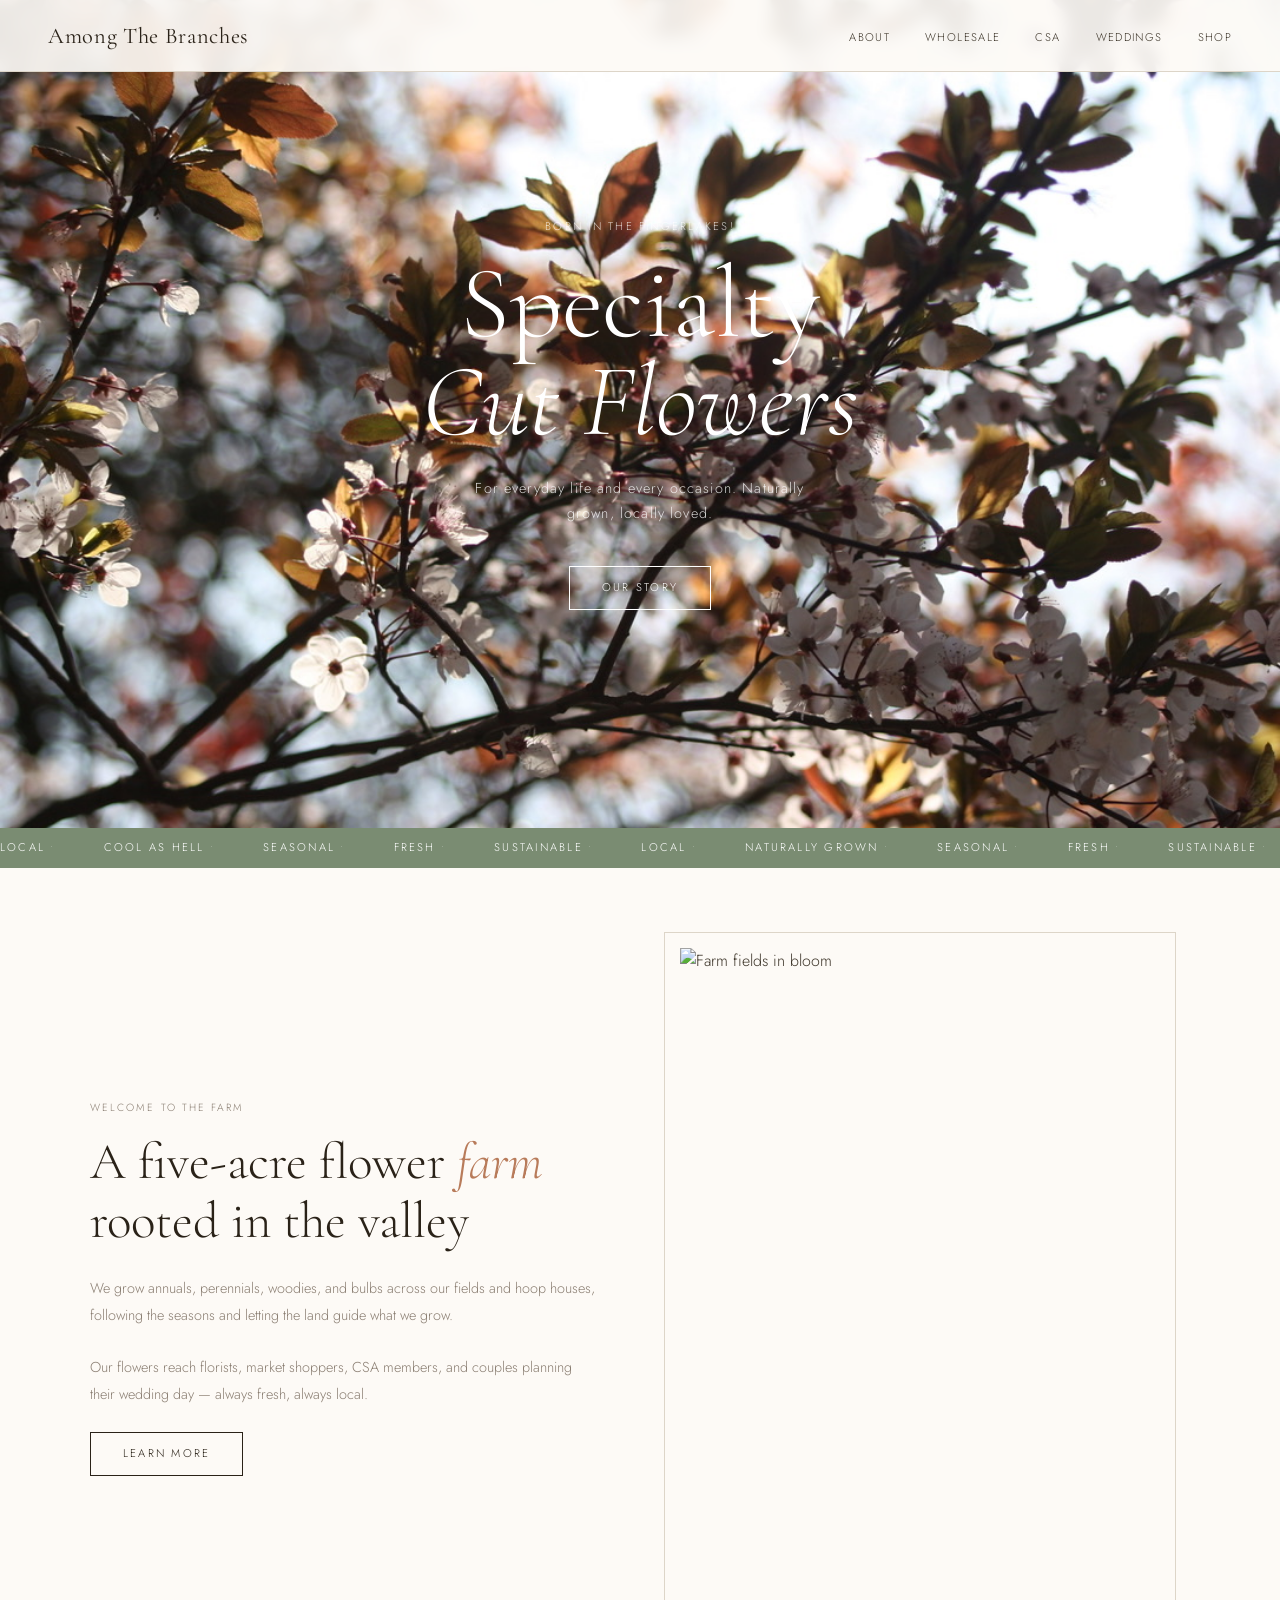
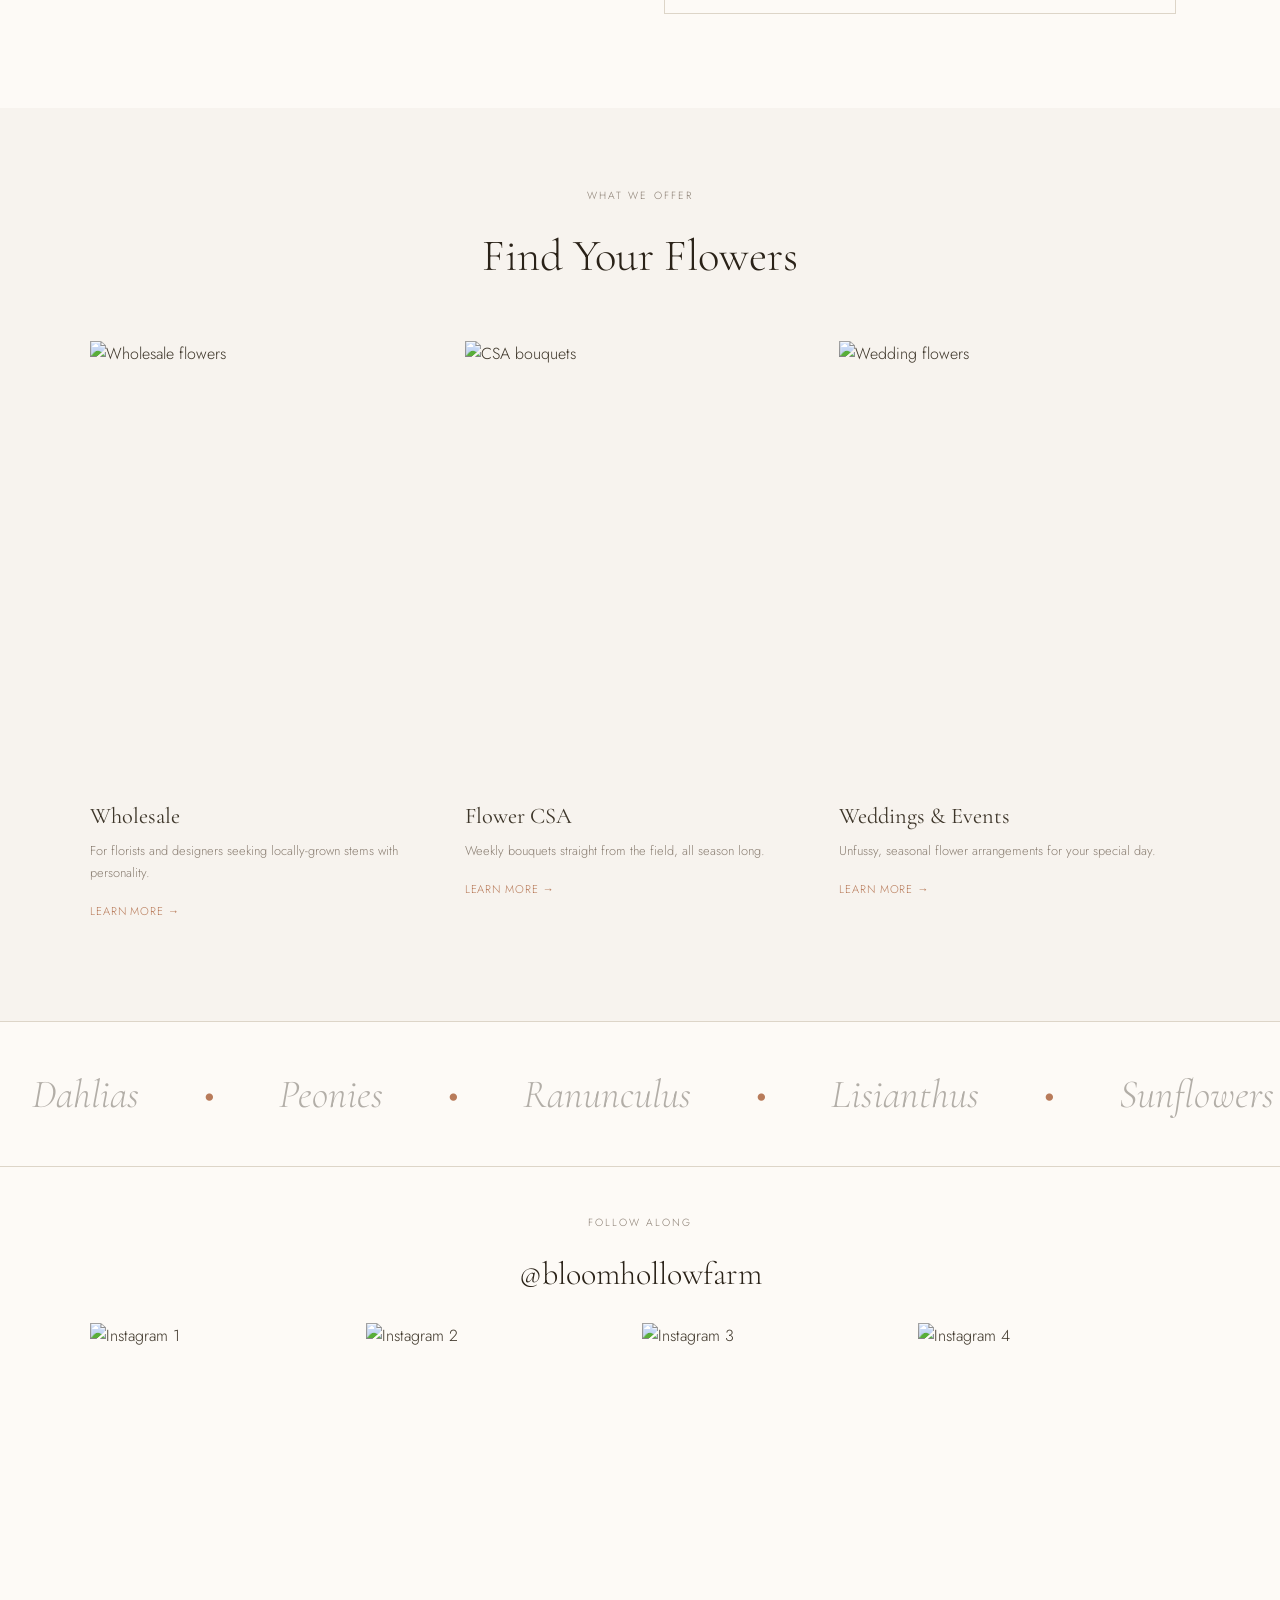
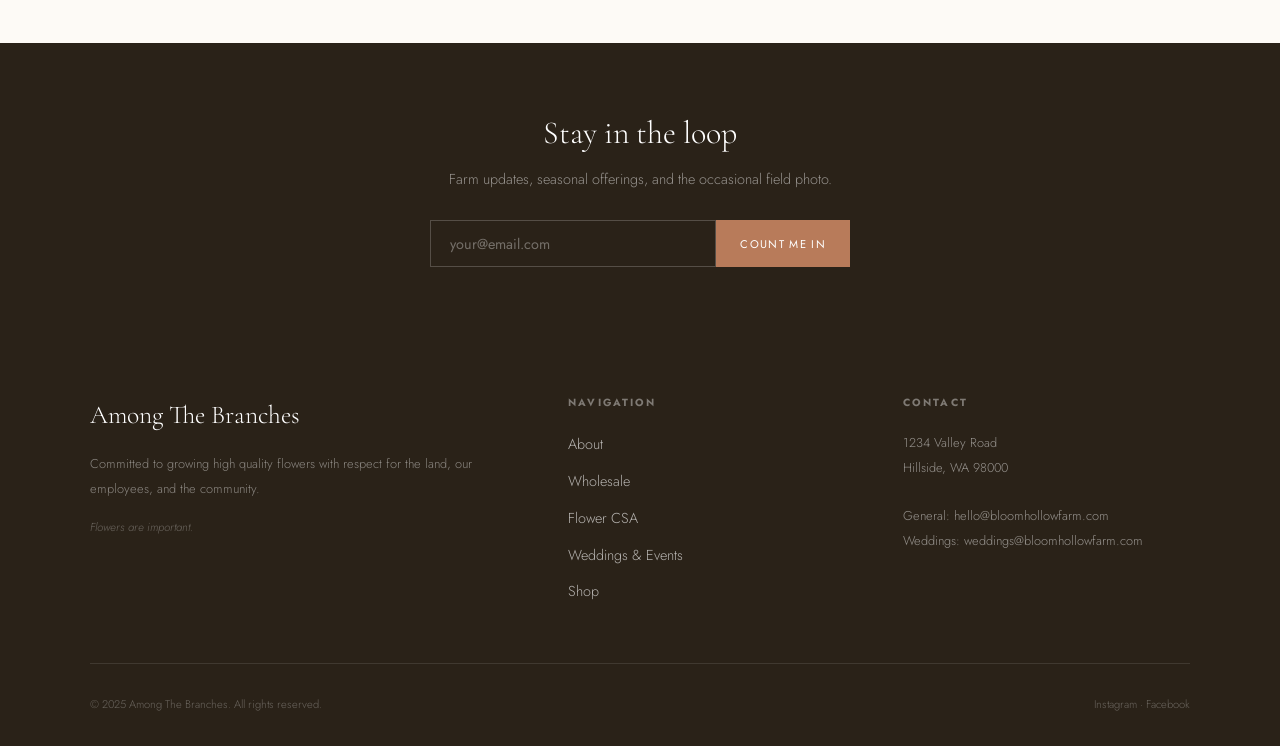
==== commit 2a998107: "improved index hero image" ====
--- a/index.html
+++ b/index.html
@@ -25,7 +25,7 @@
 
 <!-- HERO -->
 <div class="hero">
-  <div class="hero-bg"></div>
+  <div class="page-hero-bg" style="background-image: var(--hero-home);"></div>
   <div class="hero-content">
     <p class="hero-eyebrow">Born in The Fingerlakes!</p>
     <h1 class="hero-title">Specialty<br><em>Cut Flowers</em></h1>
--- a/css/theme.css
+++ b/css/theme.css
@@ -98,7 +98,7 @@
 
   /* ── HERO IMAGES (swap these URLs to change hero photos) ── */
 
-  --hero-home:      url('https://images.unsplash.com/photo-1490750967868-88df5691cc05?w=1600');
+  --hero-home:      url('images/primary-branch-theme.jpeg');
   --hero-about:     url('https://images.unsplash.com/photo-1416879595882-3373a0480b5b?w=1600');
   --hero-wholesale: url('https://images.unsplash.com/photo-1513836279014-a89f7a76ae86?w=1600');
   --hero-csa:       url('https://images.unsplash.com/photo-1501004318641-b39e6451bec6?w=1600');
--- a/css/styles.css
+++ b/css/styles.css
@@ -134,7 +134,6 @@
 .hero-bg {
   position: absolute; inset: 0;
   background: var(--hero-home) center / cover no-repeat;
-  opacity: 0.65;
   animation: slowzoom 20s ease-in-out infinite alternate;
 }
 
@@ -448,6 +447,12 @@
   position: absolute; inset: 0;
   background-size: cover;
   background-position: center;
+}
+
+.about-page-hero-bg {
+  position: absolute; inset: 0;
+  background-size: cover;
+  background-position: center;
   opacity: 0.6;
 }
 
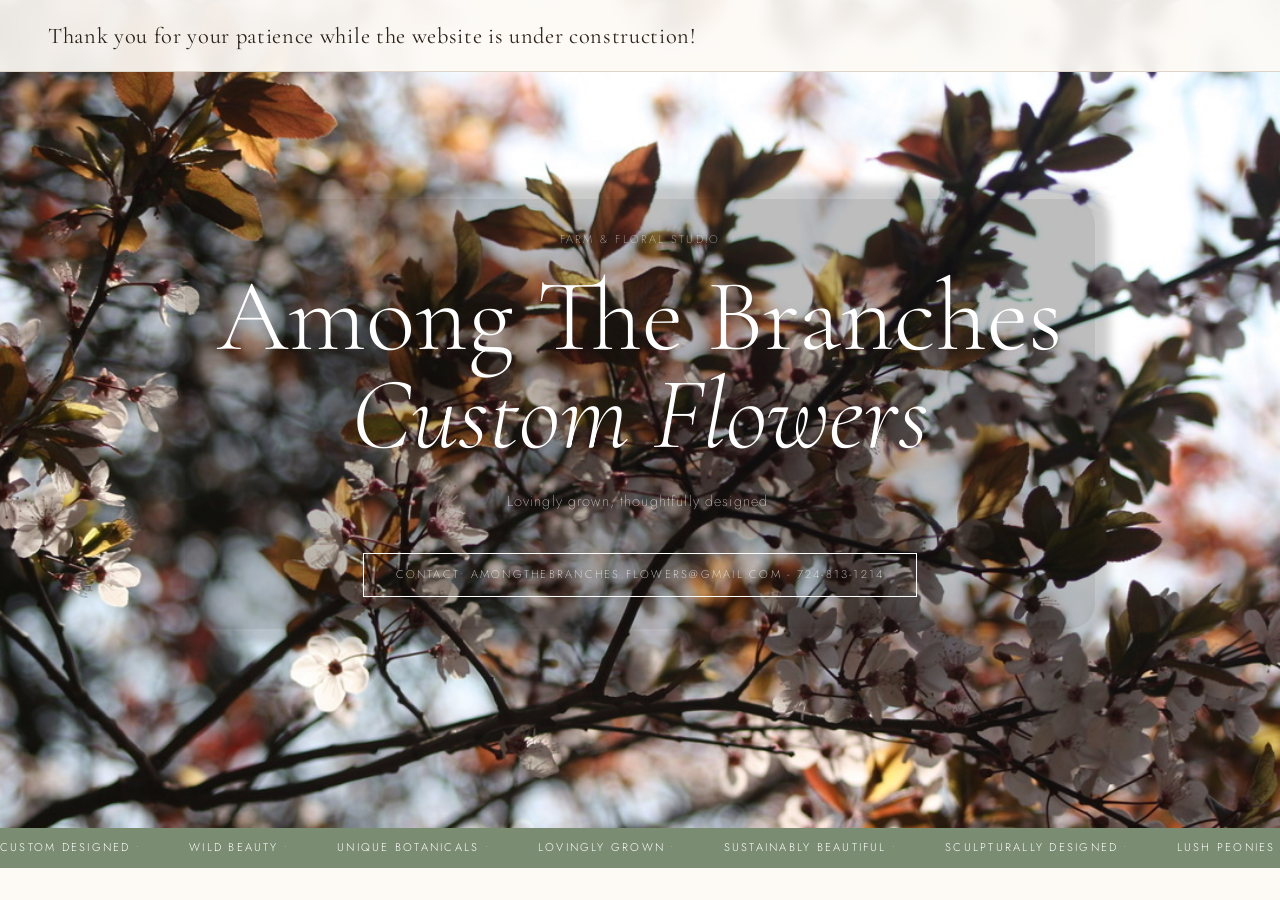
==== commit 5ccebeb8: "Edits to ticker Work toward making the ticker animation smooth" ====
--- a/index.html
+++ b/index.html
@@ -13,183 +13,40 @@
 
 <!-- NAV -->
 <nav>
-  <a class="nav-logo" href="index.html">Among The Branches</a>
-  <ul class="nav-links">
-    <li><a href="about.html">About</a></li>
-    <li><a href="wholesale.html">Wholesale</a></li>
-    <li><a href="csa.html">CSA</a></li>
-    <li><a href="weddings.html">Weddings</a></li>
-    <li><a href="shop.html">Shop</a></li>
-  </ul>
+  <a class="nav-logo" href="index.html">Thank you for your patience while the website is under construction!</a>
 </nav>
 
 <!-- HERO -->
-<div class="hero">
+ <div class="hero">
   <div class="page-hero-bg" style="background-image: var(--hero-home);"></div>
-  <div class="hero-content">
-    <p class="hero-eyebrow">Born in The Fingerlakes!</p>
-    <h1 class="hero-title">Specialty<br><em>Cut Flowers</em></h1>
-    <p class="hero-sub">For everyday life and every occasion. Naturally grown, locally loved.</p>
-    <a href="about.html" class="btn btn-light">Our Story</a>
+  <div class="hero-content" style="background-color: rgb(0 0 0 / 26%);border-radius: 25px;box-shadow: 0 0 10px 15px rgba(0 0 0 / 20%);FONT-WEIGHT: 200;">
+    <p class="hero-eyebrow">Farm &amp; Floral Studio</p>
+    <h1 class="hero-title">Among The Branches<br><em>Custom Flowers</em></h1>
+    <p class="hero-sub">Lovingly grown, thoughtfully designed.</p>
+    <a href="about.html" class="btn btn-light">Contact: amongthebranches.flowers@gmail.com  - 724-813-1214</a>
   </div>
 </div>
 
 <!-- TICKER -->
 <div class="ticker">
   <div class="ticker-track">
-    <span class="ticker-item">Local <span class="ticker-dot">•</span></span>
-    <span class="ticker-item">Cool as hell <span class="ticker-dot">•</span></span>
-    <span class="ticker-item">Seasonal <span class="ticker-dot">•</span></span>
-    <span class="ticker-item">Fresh <span class="ticker-dot">•</span></span>
-    <span class="ticker-item">Sustainable <span class="ticker-dot">•</span></span>
-    <span class="ticker-item">Local <span class="ticker-dot">•</span></span>
-    <span class="ticker-item">Naturally Grown <span class="ticker-dot">•</span></span>
-    <span class="ticker-item">Seasonal <span class="ticker-dot">•</span></span>
-    <span class="ticker-item">Fresh <span class="ticker-dot">•</span></span>
-    <span class="ticker-item">Sustainable <span class="ticker-dot">•</span></span>
+    <span class="ticker-item">Custom designed <span class="ticker-dot">•</span></span>
+    <span class="ticker-item">Wild beauty <span class="ticker-dot">•</span></span>
+    <span class="ticker-item">Unique botanicals <span class="ticker-dot">•</span></span>
+    <span class="ticker-item">Lovingly grown <span class="ticker-dot">•</span></span>
+    <span class="ticker-item">Sustainably beautiful <span class="ticker-dot">•</span></span>
+    <span class="ticker-item">Sculpturally designed <span class="ticker-dot">•</span></span>
+    <span class="ticker-item">Lush Peonies <span class="ticker-dot">•</span></span>
+    <span class="ticker-item">Garden Roses <span class="ticker-dot">•</span></span>
+    <span class="ticker-item">Blooming branches <span class="ticker-dot">•</span></span>
+    <span class="ticker-item">Custom designed <span class="ticker-dot">•</span></span>
+    <span class="ticker-item">Wild beauty <span class="ticker-dot">•</span></span>
+    <span class="ticker-item">Unique botanicals <span class="ticker-dot">•</span></span>
+    <span class="ticker-item">Lovingly grown <span class="ticker-dot">•</span></span>
+    <span class="ticker-item">Sustainably beautiful <span class="ticker-dot">•</span></span>
+    <span class="ticker-item">Sculpturally designed <span class="ticker-dot">•</span></span>
+    <span class="ticker-item">Lush Peonies <span class="ticker-dot">•</span></span>
+    <span class="ticker-item">Garden Roses <span class="ticker-dot">•</span></span>
+    <span class="ticker-item">Blooming branches <span class="ticker-dot">•</span></span>
   </div>
-</div>
-
-<!-- INTRO -->
-<section class="section">
-  <div class="container">
-    <div class="intro-grid">
-      <div class="intro-text">
-        <span class="label">Welcome to the Farm</span>
-        <h2>A five-acre flower <em>farm</em> rooted in the valley</h2>
-        <p>We grow annuals, perennials, woodies, and bulbs across our fields and hoop houses, following the seasons and letting the land guide what we grow.</p>
-        <p>Our flowers reach florists, market shoppers, CSA members, and couples planning their wedding day — always fresh, always local.</p>
-        <a href="about.html" class="btn btn-dark">Learn More</a>
-      </div>
-      <div class="intro-img">
-        <img src="https://images.unsplash.com/photo-1416879595882-3373a0480b5b?w=800" alt="Farm fields in bloom">
-      </div>
-    </div>
-  </div>
-</section>
-
-<!-- OFFERINGS -->
-<section class="section section-cream">
-  <div class="container">
-    <div class="offerings-head">
-      <span class="label">What We Offer</span>
-      <h2>Find Your Flowers</h2>
-    </div>
-    <div class="offerings-grid">
-      <div class="offering-card">
-        <img src="https://images.unsplash.com/photo-1558618666-fcd25c85cd64?w=600" alt="Wholesale flowers">
-        <div class="offering-card-body">
-          <h3>Wholesale</h3>
-          <p>For florists and designers seeking locally-grown stems with personality.</p>
-          <a href="wholesale.html" class="arrow-link">Learn more →</a>
-        </div>
-      </div>
-      <div class="offering-card">
-        <img src="https://images.unsplash.com/photo-1487530811015-780e06de3c6e?w=600" alt="CSA bouquets">
-        <div class="offering-card-body">
-          <h3>Flower CSA</h3>
-          <p>Weekly bouquets straight from the field, all season long.</p>
-          <a href="csa.html" class="arrow-link">Learn more →</a>
-        </div>
-      </div>
-      <div class="offering-card">
-        <img src="https://images.unsplash.com/photo-1523438885200-e635ba2c371e?w=600" alt="Wedding flowers">
-        <div class="offering-card-body">
-          <h3>Weddings &amp; Events</h3>
-          <p>Unfussy, seasonal flower arrangements for your special day.</p>
-          <a href="weddings.html" class="arrow-link">Learn more →</a>
-        </div>
-      </div>
-    </div>
-  </div>
-</section>
-
-<!-- MARQUEE -->
-<div class="marquee-band">
-  <div class="marquee-track">
-    <span class="marquee-item">Dahlias</span>
-    <span class="marquee-item accent">•</span>
-    <span class="marquee-item">Peonies</span>
-    <span class="marquee-item accent">•</span>
-    <span class="marquee-item">Ranunculus</span>
-    <span class="marquee-item accent">•</span>
-    <span class="marquee-item">Lisianthus</span>
-    <span class="marquee-item accent">•</span>
-    <span class="marquee-item">Sunflowers</span>
-    <span class="marquee-item accent">•</span>
-    <span class="marquee-item">Sweet Peas</span>
-    <span class="marquee-item accent">•</span>
-    <span class="marquee-item">Dahlias</span>
-    <span class="marquee-item accent">•</span>
-    <span class="marquee-item">Peonies</span>
-    <span class="marquee-item accent">•</span>
-    <span class="marquee-item">Ranunculus</span>
-    <span class="marquee-item accent">•</span>
-    <span class="marquee-item">Lisianthus</span>
-    <span class="marquee-item accent">•</span>
-  </div>
-</div>
-
-<!-- INSTAGRAM GRID -->
-<section class="section-sm">
-  <div class="container">
-    <div class="offerings-head" style="margin-bottom: 1.5rem;">
-      <span class="label">Follow Along</span>
-      <h2 style="font-size:2rem;">@bloomhollowfarm</h2>
-    </div>
-    <div class="ig-grid">
-      <div class="ig-item"><img src="https://images.unsplash.com/photo-1513836279014-a89f7a76ae86?w=400" alt="Instagram 1"></div>
-      <div class="ig-item"><img src="https://images.unsplash.com/photo-1501004318641-b39e6451bec6?w=400" alt="Instagram 2"></div>
-      <div class="ig-item"><img src="https://images.unsplash.com/photo-1457296898342-cdd24585d095?w=400" alt="Instagram 3"></div>
-      <div class="ig-item"><img src="https://images.unsplash.com/photo-1490750967868-88df5691cc05?w=400" alt="Instagram 4"></div>
-    </div>
-  </div>
-</section>
-
-<!-- EMAIL SIGNUP -->
-<div class="signup-band">
-  <h2>Stay in the loop</h2>
-  <p>Farm updates, seasonal offerings, and the occasional field photo.</p>
-  <div class="signup-form">
-    <input type="email" placeholder="your@email.com">
-    <button type="button">Count me in</button>
-  </div>
-</div>
-
-<!-- FOOTER -->
-<footer>
-  <div class="footer-grid">
-    <div class="footer-brand">
-      <span class="logo">Among The Branches</span>
-      <p>Committed to growing high quality flowers with respect for the land, our employees, and the community.</p>
-      <p style="margin-top:1rem; font-size:0.72rem; color:rgba(255,255,255,0.3); font-style:italic;">Flowers are important.</p>
-    </div>
-    <div class="footer-col">
-      <h4>Navigation</h4>
-      <ul>
-        <li><a href="about.html">About</a></li>
-        <li><a href="wholesale.html">Wholesale</a></li>
-        <li><a href="csa.html">Flower CSA</a></li>
-        <li><a href="weddings.html">Weddings &amp; Events</a></li>
-        <li><a href="shop.html">Shop</a></li>
-      </ul>
-    </div>
-    <div class="footer-col">
-      <h4>Contact</h4>
-      <address>
-        1234 Valley Road<br>
-        Hillside, WA 98000<br><br>
-        General: hello@bloomhollowfarm.com<br>
-        Weddings: weddings@bloomhollowfarm.com
-      </address>
-    </div>
-  </div>
-  <div class="footer-bottom">
-    <p>© 2025 Among The Branches. All rights reserved.</p>
-    <p>Instagram · Facebook</p>
-  </div>
-</footer>
-
-<script src="js/nav.js"></script>
-</body>
-</html>
+</div>
--- a/css/theme.css
+++ b/css/theme.css
@@ -14,6 +14,7 @@
   --color-bg-subtle:    #f7f3ee;   /* cream — section alternates, cards */
   --color-bg-dark:      #2a2218;   /* deep brown — footer, dark sections */
   --color-bg-hero:      #2a1f14;   /* near-black — behind hero images */
+  --color-bg-home-hero: rgba(0 0 0 / 30%);  /* semi-transparent overlay for home hero */
 
   /* Text */
   --color-text:         #3d3529;   /* main body text */
--- a/css/styles.css
+++ b/css/styles.css
@@ -147,7 +147,11 @@
   text-align: center;
   color: var(--color-text-light);
   padding: var(--space-md);
-  animation: fadeup 1.2s ease forwards;
+  animation: fadeup 2s ease forwards;
+  background-color: rgba(0 0 0 / 30%);
+  /* background-color: --var(--color-bg-home-hero); */
+  border-radius: 25px;
+  box-shadow: 0 0 10px 15px rgba(0 0 0 / 30%);
 }
 
 @keyframes fadeup {
@@ -193,7 +197,8 @@
 .ticker-track {
   display: flex;
   gap: 3rem;
-  animation: scroll-ticker 20s linear infinite;
+  animation: scroll-ticker 18s linear infinite;
+  /* animation: scroll-ticker 2s linear infinite; */
   white-space: nowrap;
 }
 
